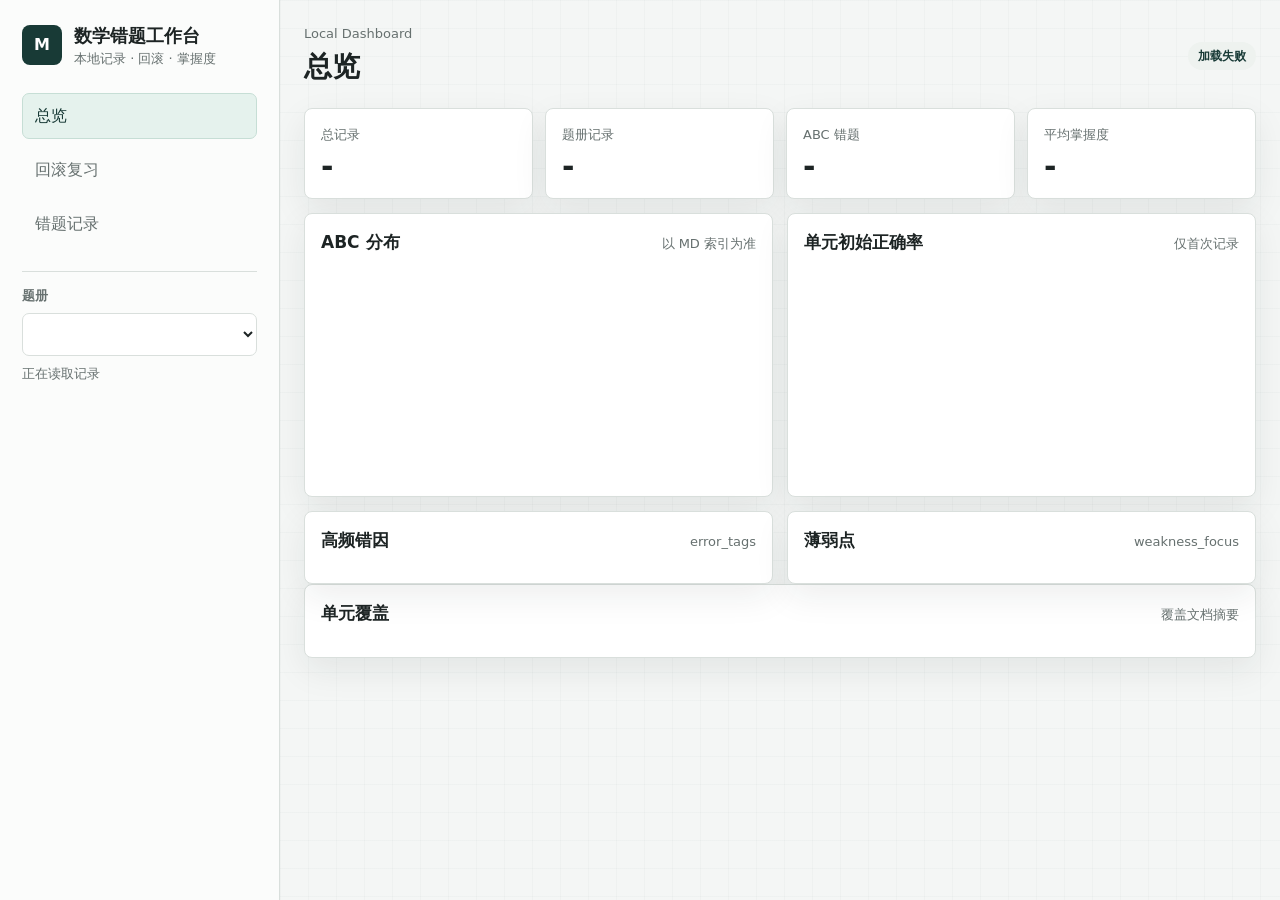
==== templates/index.html @ f29513a1 "修正复盘失败次数展示" ====
<!doctype html>
<html lang="zh-CN">
<head>
  <meta charset="utf-8">
  <meta name="viewport" content="width=device-width, initial-scale=1">
  <title>数学错题工作台</title>
  <link rel="stylesheet" href="/static/css/app.css?v=20260714-today-history">
</head>
<body>
  <div class="shell">
    <aside class="sidebar">
      <div class="brand">
        <div class="brand-mark">M</div>
        <div>
          <h1>数学错题工作台</h1>
          <p>本地记录 · 回滚 · 掌握度</p>
        </div>
      </div>

      <nav class="nav">
        <button class="nav-item active" data-target="overview">总览</button>
        <button class="nav-item" data-target="review">回滚复习</button>
        <button class="nav-item" data-target="errors">错题记录</button>
      </nav>

      <div class="book-panel">
        <label for="bookSelect">题册</label>
        <select id="bookSelect"></select>
        <div class="book-meta" id="bookMeta">正在读取记录</div>
      </div>
    </aside>

    <main class="main">
      <header class="topbar">
        <div>
          <p class="eyebrow">Local Dashboard</p>
          <h2 id="pageTitle">总览</h2>
        </div>
        <div class="status-pill" id="dataStatus">加载中</div>
      </header>

      <section class="view active" id="overviewView">
        <div class="metrics-grid">
          <article class="metric">
            <span>总记录</span>
            <strong id="totalRecords">-</strong>
          </article>
          <article class="metric">
            <span>题册记录</span>
            <strong id="bookRecords">-</strong>
          </article>
          <article class="metric">
            <span>ABC 错题</span>
            <strong id="errorTotal">-</strong>
          </article>
          <article class="metric">
            <span>平均掌握度</span>
            <strong id="avgMastery">-</strong>
          </article>
        </div>

        <div class="overview-grid">
          <section class="panel">
            <div class="panel-head">
              <h3>ABC 分布</h3>
              <span id="abcSourceMeta">以 MD 索引为准</span>
            </div>
            <div class="abc-chart" id="abcChart"></div>
          </section>

          <section class="panel">
            <div class="panel-head">
              <h3>单元初始正确率</h3>
              <span>仅首次记录</span>
            </div>
            <div class="trend-chart" id="trendChart"></div>
          </section>
        </div>

        <div class="overview-grid bottom">
          <section class="panel">
            <div class="panel-head">
              <h3>高频错因</h3>
              <span>error_tags</span>
            </div>
            <div id="errorTags" class="rank-list"></div>
          </section>

          <section class="panel">
            <div class="panel-head">
              <h3>薄弱点</h3>
              <span>weakness_focus</span>
            </div>
            <div id="weaknessFocus" class="rank-list"></div>
          </section>
        </div>

        <section class="panel">
          <div class="panel-head">
            <h3>单元覆盖</h3>
            <span>覆盖文档摘要</span>
          </div>
          <div class="coverage-list" id="coverageList"></div>
        </section>
      </section>

      <section class="view" id="reviewView">
        <div class="review-grid">
          <section class="panel control-panel">
            <div class="panel-head">
              <h3>今日回滚</h3>
              <span>机械间隔 · 660 + 880</span>
            </div>

            <div class="review-controls">
              <label>
                每日上限
                <input id="dailyLimit" type="number" min="1" max="200" value="10">
              </label>
              <div class="tier-filter-groups" id="reviewTierFilters" aria-label="按题册选择目标分层"></div>
              <button class="primary-action compact" id="refreshReview" type="button">刷新队列</button>
            </div>

            <div class="review-metrics">
              <article class="mini-metric">
                <span>应复盘</span>
                <strong id="reviewDue">-</strong>
              </article>
              <article class="mini-metric">
                <span>待复盘</span>
                <strong id="reviewSelected">-</strong>
              </article>
              <article class="mini-metric">
                <span>超出上限</span>
                <strong id="reviewOverflow">-</strong>
              </article>
            </div>

            <div class="tier-ledger" id="reviewTierCounts"></div>
          </section>

          <section class="panel activity-panel">
            <div class="panel-head">
              <h3>复盘活跃</h3>
              <span id="activityMeta">近 16 周</span>
            </div>
            <div class="activity-heatmap" id="reviewActivity"></div>
            <div class="rule-strip" aria-label="排序规则">
              <span>新近优先</span>
              <span>失败多优先</span>
              <span>逾期优先</span>
              <span>90 > 110 > 135</span>
              <span>120以下 > 120+</span>
              <span>A > B > C</span>
            </div>
          </section>
        </div>

        <div class="review-columns">
          <section class="panel">
            <div class="panel-head">
              <h3>今日队列</h3>
              <span id="reviewTodayMeta">等待读取</span>
            </div>
            <div id="reviewQueue" class="review-list"></div>
          </section>

          <section class="panel">
            <div class="panel-head">
              <h3>顺延队列</h3>
              <span>超过上限时显示</span>
            </div>
            <div id="reviewDeferred" class="review-list compact-list"></div>
          </section>
        </div>

        <section class="panel review-history-panel">
          <div class="panel-head">
            <h3>复盘记录</h3>
            <span id="reviewHistoryTotal">累计复盘 0 题</span>
          </div>
          <div id="reviewHistory" class="history-list"></div>
        </section>
      </section>

      <section class="view" id="errorsView">
        <section class="panel">
          <div class="panel-head">
            <h3>错题记录</h3>
            <span id="errorViewMeta">按单元与 ABC 分级查看</span>
          </div>
          <div class="error-filter-bar" id="errorFilters" hidden></div>
          <div class="level-tabs" id="levelTabs">
            <button class="tab active" data-level="all">全部</button>
            <button class="tab" data-level="A">A 级</button>
            <button class="tab" data-level="B">B 级</button>
            <button class="tab" data-level="C">C 级</button>
          </div>
          <div id="errorList" class="error-list"></div>
        </section>
      </section>

    </main>
  </div>

  <script src="/static/js/app.js?v=20260714-today-history"></script>
</body>
</html>
---- static/css/app.css ----
:root {
  color-scheme: light;
  --bg: #f4f6f5;
  --surface: #ffffff;
  --surface-2: #eef2ef;
  --text: #1d2424;
  --muted: #66706f;
  --line: #d9dfdc;
  --ink: #183a36;
  --accent: #1f7a6b;
  --accent-2: #2f6f9f;
  --amber: #b7791f;
  --red: #c2413b;
  --green: #27735f;
  --green-soft: #e5f2ed;
  --blue-soft: #e7eef6;
  --amber-soft: #f5eddd;
  --red-soft: #f5e4e2;
  --green-strong: #d7eadf;
  --blue-strong: #dbe8f5;
  --amber-strong: #f4e7cb;
  --red-strong: #f2d7d5;
  --shadow: 0 12px 34px rgba(28, 39, 37, 0.08);
}

* {
  box-sizing: border-box;
}

body {
  margin: 0;
  background:
    linear-gradient(rgba(24, 58, 54, 0.025) 1px, transparent 1px),
    linear-gradient(90deg, rgba(24, 58, 54, 0.022) 1px, transparent 1px),
    var(--bg);
  background-size: 28px 28px;
  color: var(--text);
  font-family: "Avenir Next", "Helvetica Neue", ui-sans-serif, system-ui, sans-serif;
  line-height: 1.5;
}

button,
input,
select,
textarea {
  font: inherit;
}

.shell {
  min-height: 100vh;
  display: grid;
  grid-template-columns: 280px 1fr;
}

.sidebar {
  position: sticky;
  top: 0;
  height: 100vh;
  padding: 22px;
  border-right: 1px solid var(--line);
  background: #fbfcfb;
  display: flex;
  flex-direction: column;
  gap: 24px;
}

.brand {
  display: flex;
  gap: 12px;
  align-items: center;
}

.brand-mark {
  width: 40px;
  height: 40px;
  display: grid;
  place-items: center;
  border-radius: 8px;
  background: var(--ink);
  color: #fff;
  font-weight: 800;
}

.brand h1 {
  margin: 0;
  font-size: 18px;
  letter-spacing: 0;
}

.brand p,
.eyebrow,
.panel-head span,
.book-meta {
  margin: 0;
  color: var(--muted);
  font-size: 13px;
}

.nav {
  display: grid;
  gap: 8px;
}

.nav-item,
.tab {
  border: 1px solid transparent;
  background: transparent;
  color: var(--muted);
  text-align: left;
  border-radius: 7px;
  padding: 10px 12px;
  cursor: pointer;
}

.nav-item.active,
.nav-item:hover,
.tab.active,
.tab:hover {
  background: var(--green-soft);
  border-color: #c6ded5;
  color: var(--ink);
}

.book-panel {
  display: grid;
  gap: 8px;
  padding-top: 14px;
  border-top: 1px solid var(--line);
}

.book-panel label {
  color: var(--muted);
  font-size: 13px;
  font-weight: 650;
}

select,
input,
textarea {
  width: 100%;
  border: 1px solid var(--line);
  border-radius: 7px;
  background: #fff;
  color: var(--text);
  padding: 10px 11px;
  outline: none;
}

textarea {
  min-height: 86px;
  resize: vertical;
}

select:focus,
input:focus,
textarea:focus {
  border-color: var(--accent);
  box-shadow: 0 0 0 3px rgba(31, 122, 107, 0.14);
}

.main {
  padding: 24px;
  min-width: 0;
}

.topbar {
  display: flex;
  align-items: center;
  justify-content: space-between;
  gap: 16px;
  margin-bottom: 20px;
}

.topbar h2 {
  margin: 2px 0 0;
  font-size: 28px;
  letter-spacing: 0;
}

.status-pill,
.level-badge {
  display: inline-flex;
  align-items: center;
  min-height: 28px;
  border-radius: 999px;
  padding: 4px 10px;
  color: var(--ink);
  background: var(--surface-2);
  font-size: 12px;
  font-weight: 700;
}

.view {
  display: none;
}

.view.active {
  display: block;
}

.metrics-grid {
  display: grid;
  grid-template-columns: repeat(4, minmax(0, 1fr));
  gap: 12px;
}

.metric,
.panel {
  background: var(--surface);
  border: 1px solid var(--line);
  border-radius: 8px;
  box-shadow: var(--shadow);
}

.metric {
  padding: 16px;
  display: grid;
  gap: 8px;
}

.metric span {
  color: var(--muted);
  font-size: 13px;
}

.metric strong {
  font-size: 30px;
  line-height: 1;
}

.overview-grid,
.review-grid,
.review-columns {
  display: grid;
  grid-template-columns: minmax(0, 1fr) minmax(0, 1fr);
  gap: 14px;
  margin-top: 14px;
}

.review-grid {
  grid-template-columns: minmax(540px, 1.05fr) minmax(360px, 0.95fr);
}

.overview-grid.bottom {
  align-items: start;
}

.panel {
  padding: 16px;
}

.panel-head {
  display: flex;
  align-items: baseline;
  justify-content: space-between;
  gap: 12px;
  margin-bottom: 14px;
}

.panel-head h3 {
  margin: 0;
  font-size: 17px;
}

.abc-chart {
  display: grid;
  gap: 12px;
}

.abc-row,
.rank-row {
  display: grid;
  grid-template-columns: 90px 1fr 48px;
  gap: 10px;
  align-items: center;
}

.bar {
  height: 10px;
  border-radius: 999px;
  background: var(--surface-2);
  overflow: hidden;
}

.bar-fill {
  height: 100%;
  border-radius: inherit;
}

.fill-a {
  background: var(--accent-2);
}

.fill-b {
  background: var(--amber);
}

.fill-c {
  background: var(--red);
}

.trend-chart {
  position: relative;
  min-height: 210px;
}

.trend-chart svg {
  width: 100%;
  height: 250px;
  display: block;
  overflow: visible;
}

.trend-chart text {
  fill: var(--muted);
  font-size: 13px;
  font-weight: 650;
}

.trend-chart .chart-axis {
  stroke: #d9dfdc;
  stroke-width: 1.2;
}

.trend-chart .chart-grid {
  stroke: #e7ece9;
  stroke-width: 1;
  stroke-dasharray: 4 7;
}

.trend-chart .chart-point {
  cursor: pointer;
  outline: none;
}

.trend-chart .chart-point circle:first-child {
  fill: var(--ink);
  stroke: #f7fbf9;
  stroke-width: 3;
}

.trend-chart .chart-point:hover circle:first-child,
.trend-chart .chart-point:focus circle:first-child {
  fill: var(--accent);
  stroke: #d7f0eb;
}

.trend-chart .chart-hit {
  fill: transparent;
}

.chart-tooltip {
  position: absolute;
  z-index: 3;
  display: grid;
  gap: 2px;
  min-width: 132px;
  padding: 8px 10px;
  border: 1px solid #b9d4ca;
  border-radius: 8px;
  background: rgba(255, 255, 255, 0.96);
  box-shadow: 0 12px 28px rgba(28, 39, 37, 0.16);
  color: var(--ink);
  font-size: 12px;
  pointer-events: none;
  opacity: 0;
  transform: translate(-50%, calc(-100% - 14px));
  transition: opacity 0.12s ease, transform 0.12s ease;
}

.chart-tooltip.visible {
  opacity: 1;
  transform: translate(-50%, calc(-100% - 18px));
}

.chart-tooltip span {
  color: var(--muted);
}

.rank-list,
.coverage-list,
.error-list {
  display: grid;
  gap: 10px;
}

.rank-row {
  grid-template-columns: minmax(120px, 1fr) minmax(120px, 2fr) 38px;
  color: var(--muted);
  font-size: 13px;
}

.coverage-item,
.error-card {
  border: 1px solid var(--line);
  border-radius: 8px;
  padding: 12px;
  background: #fcfdfc;
}

.coverage-item strong,
.error-card strong {
  display: block;
  margin-bottom: 4px;
}

.coverage-item p,
.error-card p {
  margin: 0;
  color: var(--muted);
  font-size: 13px;
}

.level-tabs {
  display: flex;
  gap: 8px;
  margin-bottom: 12px;
  flex-wrap: wrap;
}

.error-filter-bar {
  display: grid;
  grid-template-columns: repeat(3, minmax(130px, 190px));
  gap: 10px;
  margin-bottom: 12px;
}

.error-filter-bar[hidden] {
  display: none;
}

.error-filter-bar label {
  display: grid;
  gap: 5px;
  color: var(--muted);
  font-size: 12px;
  font-weight: 700;
}

.error-filter-bar select {
  min-height: 38px;
  padding: 7px 10px;
}

.tab {
  text-align: center;
}

.unit-block {
  display: grid;
  gap: 10px;
}

.unit-title {
  margin: 12px 0 0;
  font-size: 15px;
}

.error-card {
  display: grid;
  grid-template-columns: 90px 1fr auto;
  gap: 12px;
  align-items: start;
}

.error-card-structured {
  grid-template-columns: 104px minmax(0, 1fr) auto;
}

.structured-card-tags {
  display: flex;
  align-items: flex-start;
  justify-content: flex-end;
  gap: 6px;
  flex-wrap: wrap;
}

.question-context {
  display: flex;
  align-items: center;
  gap: 6px;
  flex-wrap: wrap;
  margin-bottom: 5px;
  color: var(--ink);
  font-size: 12px;
  font-weight: 750;
}

.question-context i {
  color: #a4afab;
  font-style: normal;
  font-weight: 500;
}

.question-id {
  font-weight: 800;
  color: var(--ink);
}

.tag-list {
  display: flex;
  gap: 6px;
  flex-wrap: wrap;
  margin-top: 8px;
}

.tag {
  border-radius: 999px;
  padding: 3px 8px;
  background: var(--surface-2);
  color: var(--muted);
  font-size: 12px;
}

.level-A {
  background: var(--blue-soft);
  color: var(--accent-2);
}

.level-B {
  background: var(--amber-soft);
  color: var(--amber);
}

.level-C {
  background: var(--red-soft);
  color: var(--red);
}

.control-panel {
  background:
    linear-gradient(135deg, rgba(31, 122, 107, 0.08), transparent 38%),
    var(--surface);
}

.review-controls {
  display: grid;
  grid-template-columns: 130px minmax(220px, 1fr) auto;
  gap: 12px;
  align-items: end;
}

.tier-filter-groups {
  display: grid;
  grid-template-columns: repeat(2, minmax(0, 1fr));
  gap: 8px;
  min-width: 0;
}

.review-controls label,
.tier-fieldset {
  color: var(--muted);
  font-size: 13px;
  font-weight: 650;
}

.tier-fieldset {
  margin: 0;
  border: 1px solid var(--line);
  border-radius: 8px;
  padding: 8px 10px 10px;
  display: flex;
  gap: 12px;
  align-items: center;
  flex-wrap: wrap;
}

.tier-fieldset legend {
  padding: 0 4px;
}

.tier-fieldset label {
  display: inline-flex;
  gap: 6px;
  align-items: center;
}

.tier-fieldset input {
  width: auto;
}

.primary-action.compact {
  min-height: 42px;
  white-space: nowrap;
}

.review-metrics {
  display: grid;
  grid-template-columns: repeat(3, minmax(0, 1fr));
  gap: 10px;
  margin-top: 14px;
}

.mini-metric,
.tier-cell {
  border: 1px solid var(--line);
  border-radius: 8px;
  padding: 11px;
  background: rgba(255, 255, 255, 0.72);
}

.mini-metric span,
.tier-cell span {
  display: block;
  color: var(--muted);
  font-size: 12px;
}

.mini-metric strong,
.tier-cell strong {
  display: block;
  margin-top: 4px;
  font-size: 24px;
  line-height: 1;
}

.tier-ledger {
  display: grid;
  grid-template-columns: repeat(2, minmax(0, 1fr));
  gap: 10px;
  margin-top: 10px;
}

.tier-ledger-book {
  display: grid;
  gap: 7px;
  min-width: 0;
}

.tier-ledger-label {
  display: flex;
  align-items: center;
  justify-content: space-between;
  gap: 10px;
  color: var(--muted);
  font-size: 12px;
}

.tier-ledger-label strong {
  color: var(--ink);
}

.tier-ledger-cells {
  display: grid;
  grid-template-columns: repeat(auto-fit, minmax(90px, 1fr));
  gap: 8px;
}

.rule-list {
  margin: 0;
  padding-left: 20px;
  color: var(--muted);
}

.rule-list li + li {
  margin-top: 8px;
}

.review-list {
  display: grid;
  gap: 10px;
  min-width: 0;
}

.activity-panel {
  display: grid;
  align-content: start;
}

.activity-heatmap {
  display: grid;
  grid-auto-flow: column;
  grid-template-rows: repeat(7, 11px);
  grid-auto-columns: 11px;
  gap: 4px;
  overflow-x: auto;
  padding: 4px 0 2px;
  min-height: 104px;
}

.heat-cell {
  width: 11px;
  height: 11px;
  border-radius: 2px;
  background: #edf4f6;
  border: 1px solid rgba(15, 78, 94, 0.06);
}

.heat-1 {
  background: #c8f0f4;
}

.heat-2 {
  background: #78d9e5;
}

.heat-3 {
  background: #26a9bd;
}

.heat-4 {
  background: #075d78;
}

.rule-strip {
  display: flex;
  gap: 6px;
  flex-wrap: wrap;
  margin-top: 12px;
}

.rule-strip span {
  border: 1px solid var(--line);
  border-radius: 999px;
  padding: 4px 8px;
  color: var(--muted);
  background: rgba(255, 255, 255, 0.68);
  font-size: 12px;
  font-weight: 650;
}

.review-card {
  display: grid;
  grid-template-columns: 96px 1fr;
  gap: 12px;
  width: 100%;
  min-width: 0;
  padding: 13px;
  border-radius: 8px;
  border: 1px solid var(--line);
  background:
    linear-gradient(90deg, rgba(31, 122, 107, 0.06), transparent 24%),
    #fcfdfc;
}

.review-card.is-submitting {
  opacity: 0.68;
  transition: opacity 120ms ease;
}

.feedback-row button.is-selected {
  filter: saturate(1.15);
  transform: translateY(1px);
}

.feedback-row button:disabled {
  cursor: wait;
}

.review-card.review-level-A {
  background:
    linear-gradient(90deg, rgba(47, 111, 159, 0.13), transparent 28%),
    #fbfdff;
}

.review-card.review-level-B {
  background:
    linear-gradient(90deg, rgba(183, 121, 31, 0.14), transparent 28%),
    #fffdf8;
}

.review-card.review-level-C {
  background:
    linear-gradient(90deg, rgba(194, 65, 59, 0.13), transparent 28%),
    #fffafa;
}

.compact-list .review-card {
  grid-template-columns: 82px 1fr;
  box-shadow: none;
}

.review-columns > .panel,
.review-body {
  min-width: 0;
}

.review-columns > .panel {
  container-type: inline-size;
}

.review-stamp {
  display: grid;
  align-content: start;
  gap: 8px;
}

.review-stamp strong {
  color: var(--ink);
}

.review-body p {
  margin: 8px 0 0;
  color: var(--muted);
  font-size: 13px;
}

.review-line {
  display: flex;
  gap: 6px;
  flex-wrap: wrap;
}

.review-line span {
  border-radius: 999px;
  padding: 3px 8px;
  background: var(--surface-2);
  color: var(--muted);
  font-size: 12px;
}

.review-line .book-source-tag,
.history-main .book-source-tag {
  background: #e3efeb;
  color: var(--green);
  font-weight: 750;
}

.review-question-context {
  margin: 0 0 7px;
}

.feedback-row {
  display: grid;
  grid-template-columns: minmax(0, 1fr) repeat(4, minmax(72px, auto));
  gap: 8px;
  margin-top: 12px;
  align-items: center;
}

.review-note-input {
  min-width: 0;
  min-height: 40px;
  background: rgba(255, 255, 255, 0.84);
}

.feedback-row button {
  border: 1px solid var(--line);
  border-radius: 7px;
  min-width: 0;
  min-height: 40px;
  padding: 7px 10px;
  background: #fff;
  color: var(--ink);
  cursor: pointer;
  font-weight: 700;
  white-space: nowrap;
}

@container (max-width: 760px) {
  .feedback-row {
    grid-template-columns: repeat(4, minmax(0, 1fr));
  }

  .review-note-input {
    grid-column: 1 / -1;
  }
}

@container (max-width: 520px) {
  .review-card,
  .compact-list .review-card {
    grid-template-columns: 1fr;
  }
}

.feedback-row button:hover,
.history-save:hover {
  transform: translateY(-1px);
}

.feedback-row .feedback-pass {
  border-color: #aacdbd;
  background: var(--green-strong);
  color: var(--green);
}

.feedback-row .feedback-a {
  border-color: #bfd2e5;
  background: var(--blue-strong);
  color: var(--accent-2);
}

.feedback-row .feedback-b {
  border-color: #dfc991;
  background: var(--amber-strong);
  color: var(--amber);
}

.feedback-row .feedback-c {
  border-color: #e6b6b3;
  background: var(--red-strong);
  color: var(--red);
}

.review-history-panel {
  margin-top: 14px;
}

.history-list {
  display: grid;
  gap: 16px;
}

.history-day {
  display: grid;
  gap: 10px;
}

.history-day-label {
  display: flex;
  align-items: center;
  gap: 12px;
  color: var(--muted);
  font-size: 12px;
  font-weight: 800;
  letter-spacing: 0.08em;
  text-transform: uppercase;
}

.history-day-label::before,
.history-day-label::after {
  content: "";
  height: 1px;
  flex: 1;
  background: linear-gradient(90deg, transparent, var(--line));
}

.history-day-label::after {
  background: linear-gradient(90deg, var(--line), transparent);
}

.history-day-label span {
  padding: 3px 9px;
  border: 1px solid var(--line);
  border-radius: 999px;
  background: rgba(255, 255, 255, 0.76);
}

.history-day-items {
  display: grid;
  gap: 9px;
}

.history-card {
  display: grid;
  grid-template-columns: 330px 1fr;
  gap: 12px;
  align-items: center;
  padding: 10px;
  border: 1px solid var(--line);
  border-radius: 8px;
  background: rgba(255, 255, 255, 0.72);
  box-shadow: 0 7px 18px rgba(28, 39, 37, 0.04);
}

.history-card.history-level-pass {
  border-left: 4px solid var(--green);
}

.history-card.history-level-A {
  border-left: 4px solid var(--accent-2);
}

.history-card.history-level-B {
  border-left: 4px solid var(--amber);
}

.history-card.history-level-C {
  border-left: 4px solid var(--red);
}

.history-main {
  display: flex;
  align-items: center;
  gap: 8px;
  flex-wrap: wrap;
}

.history-main strong {
  color: var(--ink);
  font-size: 16px;
}

.history-main span {
  color: var(--muted);
  font-size: 12px;
  border-radius: 999px;
  padding: 3px 8px;
  background: var(--surface-2);
}

.history-main .history-tier {
  color: var(--ink);
  background: var(--blue-soft);
}

.history-question-context {
  flex-basis: 100%;
  margin: 0;
}

.history-edit {
  display: grid;
  grid-template-columns: 92px 86px minmax(180px, 1fr) auto;
  gap: 8px;
}

.history-edit select,
.history-edit input,
.history-save {
  min-height: 38px;
}

.history-save {
  border: 1px solid #b9d4ca;
  border-radius: 7px;
  background: var(--green-soft);
  color: var(--ink);
  cursor: pointer;
  font-weight: 750;
  padding: 0 12px;
}

.primary-action {
  border: 0;
  border-radius: 7px;
  padding: 11px 14px;
  background: var(--ink);
  color: #fff;
  font-weight: 750;
  cursor: pointer;
}

.primary-action:disabled {
  opacity: 0.6;
  cursor: wait;
}

.empty {
  color: var(--muted);
  font-size: 13px;
  padding: 16px;
  border: 1px dashed var(--line);
  border-radius: 8px;
}

@media (max-width: 1240px) {
  .shell {
    grid-template-columns: 1fr;
  }

  .sidebar {
    position: static;
    height: auto;
  }

  .metrics-grid,
  .overview-grid,
  .review-grid,
  .review-columns {
    grid-template-columns: 1fr;
  }

  .review-controls {
    grid-template-columns: 1fr;
  }

  .tier-filter-groups {
    grid-template-columns: 1fr 1fr;
  }

  .history-card {
    grid-template-columns: 1fr;
  }

  .history-edit,
  .feedback-row {
    grid-template-columns: 1fr 1fr;
  }

  .review-note-input,
  .history-note {
    grid-column: 1 / -1;
  }
}

@media (max-width: 620px) {
  .main,
  .sidebar {
    padding: 16px;
  }

  .topbar {
    align-items: flex-start;
    flex-direction: column;
  }

  .error-card {
    grid-template-columns: 1fr;
  }

  .error-filter-bar,
  .tier-filter-groups {
    grid-template-columns: 1fr;
  }

  .review-card {
    grid-template-columns: 1fr;
  }

  .review-metrics,
  .tier-ledger {
    grid-template-columns: 1fr;
  }

  .history-edit,
  .feedback-row {
    grid-template-columns: 1fr;
  }
}
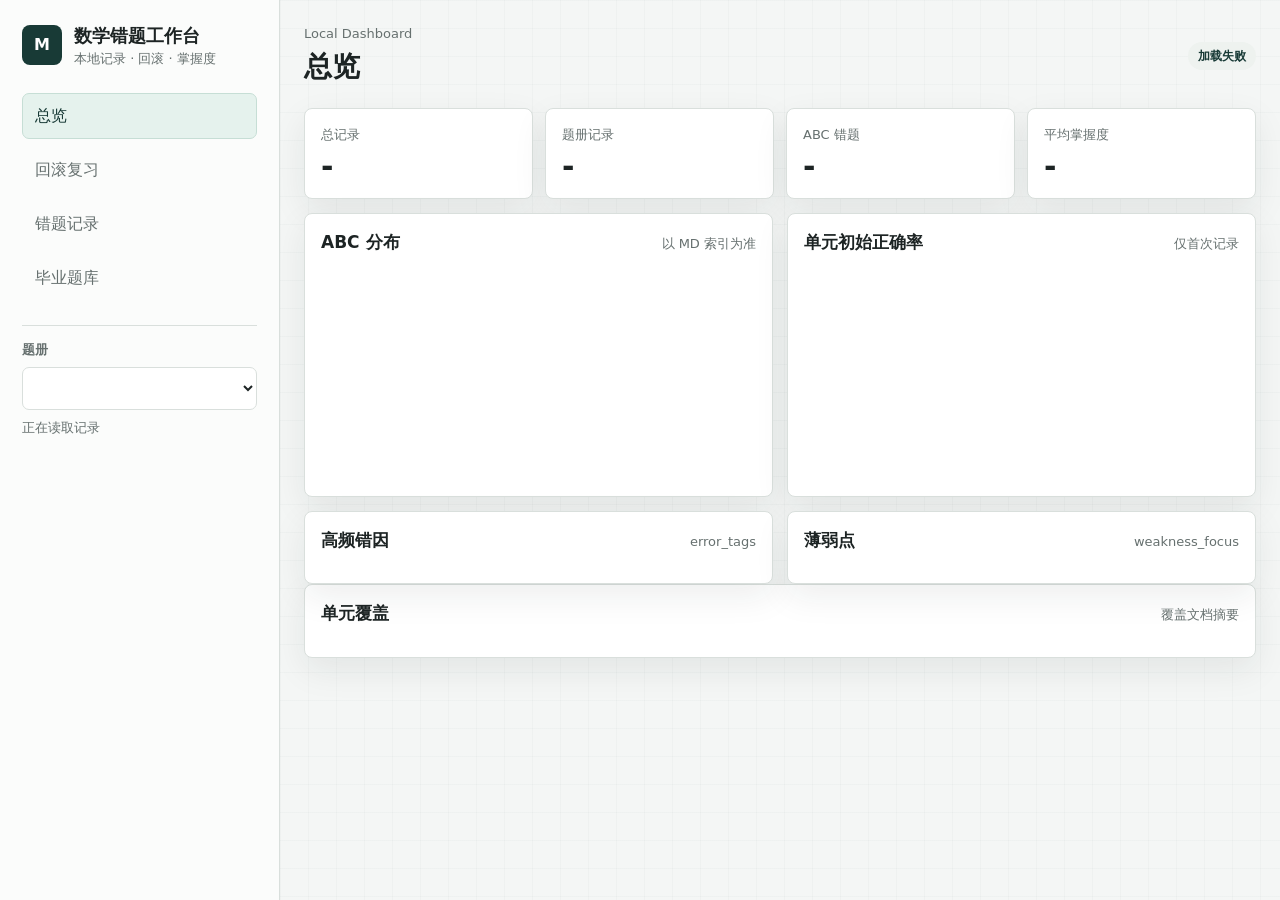
==== commit ba36f4e8: "将毕业题库移至独立页面" ====
--- a/templates/index.html
+++ b/templates/index.html
@@ -4,7 +4,7 @@
   <meta charset="utf-8">
   <meta name="viewport" content="width=device-width, initial-scale=1">
   <title>数学错题工作台</title>
-  <link rel="stylesheet" href="/static/css/app.css?v=20260714-today-history">
+  <link rel="stylesheet" href="/static/css/app.css?v=20260803-review-lifecycle">
 </head>
 <body>
   <div class="shell">
@@ -21,6 +21,7 @@
         <button class="nav-item active" data-target="overview">总览</button>
         <button class="nav-item" data-target="review">回滚复习</button>
         <button class="nav-item" data-target="errors">错题记录</button>
+        <button class="nav-item" data-target="graduate">毕业题库</button>
       </nav>
 
       <div class="book-panel">
@@ -36,7 +37,13 @@
           <p class="eyebrow">Local Dashboard</p>
           <h2 id="pageTitle">总览</h2>
         </div>
-        <div class="status-pill" id="dataStatus">加载中</div>
+        <div class="topbar-actions">
+          <button class="git-commit-action" id="gitCommitButton" type="button" hidden>
+            <span class="git-commit-icon" aria-hidden="true">↑</span>
+            <span id="gitCommitButtonLabel">提交 records</span>
+          </button>
+          <div class="status-pill" id="dataStatus">加载中</div>
+        </div>
       </header>
 
       <section class="view active" id="overviewView">
@@ -105,6 +112,8 @@
       </section>
 
       <section class="view" id="reviewView">
+        <div class="git-commit-notice" id="gitCommitNotice" role="status" aria-live="polite" hidden></div>
+
         <div class="review-grid">
           <section class="panel control-panel">
             <div class="panel-head">
@@ -115,7 +124,7 @@
             <div class="review-controls">
               <label>
                 每日上限
-                <input id="dailyLimit" type="number" min="1" max="200" value="10">
+                <input id="dailyLimit" type="number" min="1" max="200" value="20">
               </label>
               <div class="tier-filter-groups" id="reviewTierFilters" aria-label="按题册选择目标分层"></div>
               <button class="primary-action compact" id="refreshReview" type="button">刷新队列</button>
@@ -146,12 +155,10 @@
             </div>
             <div class="activity-heatmap" id="reviewActivity"></div>
             <div class="rule-strip" aria-label="排序规则">
-              <span>新近优先</span>
-              <span>失败多优先</span>
-              <span>逾期优先</span>
-              <span>90 > 110 > 135</span>
-              <span>120以下 > 120+</span>
-              <span>A > B > C</span>
+              <span>新错题优先</span>
+              <span>机械题从新到旧</span>
+              <span>缓冲最多 7 天</span>
+              <span>遗留最新压入优先</span>
             </div>
           </section>
         </div>
@@ -160,17 +167,20 @@
           <section class="panel">
             <div class="panel-head">
               <h3>今日队列</h3>
-              <span id="reviewTodayMeta">等待读取</span>
+              <div class="panel-head-actions">
+                <span id="reviewTodayMeta">等待读取</span>
+                <button class="secondary-action" id="moveAllToBacklog" type="button">剩余全部压入遗留</button>
+              </div>
             </div>
             <div id="reviewQueue" class="review-list"></div>
           </section>
 
           <section class="panel">
             <div class="panel-head">
-              <h3>顺延队列</h3>
-              <span>超过上限时显示</span>
-            </div>
-            <div id="reviewDeferred" class="review-list compact-list"></div>
+              <h3>遗留队列</h3>
+              <span id="reviewBacklogMeta">暂存 0 题</span>
+            </div>
+            <div id="reviewBacklog" class="review-list"></div>
           </section>
         </div>
 
@@ -180,6 +190,16 @@
             <span id="reviewHistoryTotal">累计复盘 0 题</span>
           </div>
           <div id="reviewHistory" class="history-list"></div>
+        </section>
+      </section>
+
+      <section class="view" id="graduateView">
+        <section class="panel graduated-panel">
+          <div class="panel-head">
+            <h3>毕业题库</h3>
+            <span id="reviewGraduatedMeta">60 天低频维护 · 0 题</span>
+          </div>
+          <div id="reviewGraduated" class="graduated-list"></div>
         </section>
       </section>
 
@@ -203,6 +223,6 @@
     </main>
   </div>
 
-  <script src="/static/js/app.js?v=20260714-today-history"></script>
+  <script src="/static/js/app.js?v=20260803-review-lifecycle"></script>
 </body>
 </html>
--- a/static/css/app.css
+++ b/static/css/app.css
@@ -177,6 +177,91 @@
   letter-spacing: 0;
 }
 
+.topbar-actions {
+  display: flex;
+  align-items: center;
+  justify-content: flex-end;
+  gap: 10px;
+}
+
+.git-commit-action {
+  min-height: 36px;
+  display: inline-flex;
+  align-items: center;
+  gap: 8px;
+  border: 1px solid #b9d4ca;
+  border-radius: 7px;
+  padding: 7px 12px;
+  background: var(--green-soft);
+  color: var(--ink);
+  cursor: pointer;
+  font-weight: 750;
+}
+
+.git-commit-action[hidden] {
+  display: none;
+}
+
+.git-commit-action:hover {
+  border-color: var(--accent);
+  background: #dceee7;
+}
+
+.git-commit-action:disabled {
+  cursor: wait;
+  opacity: 0.66;
+}
+
+.git-commit-icon {
+  font-size: 18px;
+  line-height: 1;
+}
+
+.git-commit-notice {
+  display: grid;
+  gap: 7px;
+  margin: 0 0 14px;
+  padding: 11px 13px;
+  border: 1px solid #b9d4ca;
+  border-radius: 7px;
+  background: var(--green-soft);
+  color: var(--ink);
+  font-size: 13px;
+}
+
+.git-commit-notice[hidden] {
+  display: none;
+}
+
+.git-commit-notice.is-error {
+  border-color: #e2aaa6;
+  background: var(--red-soft);
+  color: #8f2f2a;
+}
+
+.git-commit-notice strong {
+  font-size: 14px;
+}
+
+.git-result-list {
+  display: flex;
+  flex-wrap: wrap;
+  gap: 6px 12px;
+}
+
+.git-retry-command {
+  width: fit-content;
+  max-width: 100%;
+  padding: 5px 8px;
+  border: 1px solid rgba(143, 47, 42, 0.2);
+  border-radius: 6px;
+  background: rgba(255, 255, 255, 0.72);
+  color: inherit;
+  font-family: "SFMono-Regular", Consolas, monospace;
+  overflow-wrap: anywhere;
+  user-select: all;
+}
+
 .status-pill,
 .level-badge {
   display: inline-flex;
@@ -260,6 +345,37 @@
 .panel-head h3 {
   margin: 0;
   font-size: 17px;
+}
+
+.panel-head-actions {
+  display: flex;
+  align-items: center;
+  justify-content: flex-end;
+  gap: 10px;
+  flex-wrap: wrap;
+}
+
+.secondary-action,
+.move-backlog-button {
+  min-height: 34px;
+  border: 1px solid #bdd4cc;
+  border-radius: 6px;
+  padding: 6px 10px;
+  background: #f3f8f6;
+  color: var(--green);
+  font-weight: 750;
+  cursor: pointer;
+}
+
+.secondary-action:hover,
+.move-backlog-button:hover {
+  border-color: #8db8a9;
+  background: #e7f2ee;
+}
+
+.secondary-action:disabled {
+  opacity: 0.45;
+  cursor: default;
 }
 
 .abc-chart {
@@ -738,6 +854,13 @@
   transition: opacity 120ms ease;
 }
 
+.review-card.is-leaving,
+.graduated-card.is-leaving {
+  opacity: 0;
+  transform: translateY(-3px);
+  transition: opacity 90ms ease, transform 90ms ease;
+}
+
 .feedback-row button.is-selected {
   filter: saturate(1.15);
   transform: translateY(1px);
@@ -799,6 +922,20 @@
   display: flex;
   gap: 6px;
   flex-wrap: wrap;
+}
+
+.review-card-heading {
+  display: flex;
+  align-items: flex-start;
+  justify-content: space-between;
+  gap: 10px;
+}
+
+.move-backlog-button {
+  flex: 0 0 auto;
+  min-height: 28px;
+  padding: 4px 8px;
+  font-size: 12px;
 }
 
 .review-line span {
@@ -814,6 +951,26 @@
   background: #e3efeb;
   color: var(--green);
   font-weight: 750;
+}
+
+.review-line .starved-tag {
+  background: #3f2e2d;
+  color: #fff;
+  font-weight: 800;
+}
+
+.review-line .final-review-tag {
+  border: 1px solid #9ec3b5;
+  background: #e1f0ea;
+  color: #155c4e;
+  font-weight: 800;
+}
+
+.review-line .maintenance-tag {
+  border: 1px solid #b9d3de;
+  background: #e8f4f7;
+  color: #145c70;
+  font-weight: 800;
 }
 
 .review-question-context {
@@ -897,6 +1054,74 @@
   margin-top: 14px;
 }
 
+.graduated-panel {
+  min-height: min(720px, calc(100vh - 150px));
+}
+
+.graduated-list {
+  display: grid;
+  grid-template-columns: repeat(2, minmax(0, 1fr));
+  gap: 10px;
+}
+
+.graduated-card {
+  display: grid;
+  grid-template-columns: minmax(0, 1fr) auto;
+  align-items: center;
+  gap: 12px;
+  min-width: 0;
+  padding: 12px;
+  border: 1px solid var(--line);
+  border-left: 4px solid #4b96aa;
+  border-radius: 7px;
+  background: #fbfdfe;
+}
+
+.graduated-card-main {
+  display: flex;
+  align-items: center;
+  gap: 7px;
+  min-width: 0;
+  flex-wrap: wrap;
+}
+
+.graduated-card-main > span {
+  padding: 3px 7px;
+  border-radius: 999px;
+  background: var(--surface-2);
+  color: var(--muted);
+  font-size: 12px;
+}
+
+.graduated-card-main > .maintenance-backlog-tag {
+  background: #e8f4f7;
+  color: #145c70;
+  font-weight: 750;
+}
+
+.graduate-restore-actions {
+  display: flex;
+  align-items: center;
+  gap: 5px;
+  color: var(--muted);
+  font-size: 12px;
+}
+
+.graduate-restore-actions button {
+  width: 30px;
+  height: 30px;
+  border: 1px solid var(--line);
+  border-radius: 5px;
+  background: #fff;
+  color: var(--ink);
+  font-weight: 800;
+  cursor: pointer;
+}
+
+.graduate-restore-actions button[data-level="A"] { color: var(--accent-2); }
+.graduate-restore-actions button[data-level="B"] { color: var(--amber); }
+.graduate-restore-actions button[data-level="C"] { color: var(--red); }
+
 .history-list {
   display: grid;
   gap: 16px;
@@ -1074,6 +1299,10 @@
     grid-template-columns: 1fr;
   }
 
+  .graduated-list {
+    grid-template-columns: 1fr;
+  }
+
   .history-edit,
   .feedback-row {
     grid-template-columns: 1fr 1fr;
@@ -1096,6 +1325,11 @@
     flex-direction: column;
   }
 
+  .topbar-actions {
+    width: 100%;
+    justify-content: space-between;
+  }
+
   .error-card {
     grid-template-columns: 1fr;
   }
@@ -1109,6 +1343,15 @@
     grid-template-columns: 1fr;
   }
 
+  .review-card-heading,
+  .graduated-card {
+    grid-template-columns: 1fr;
+  }
+
+  .review-card-heading {
+    display: grid;
+  }
+
   .review-metrics,
   .tier-ledger {
     grid-template-columns: 1fr;
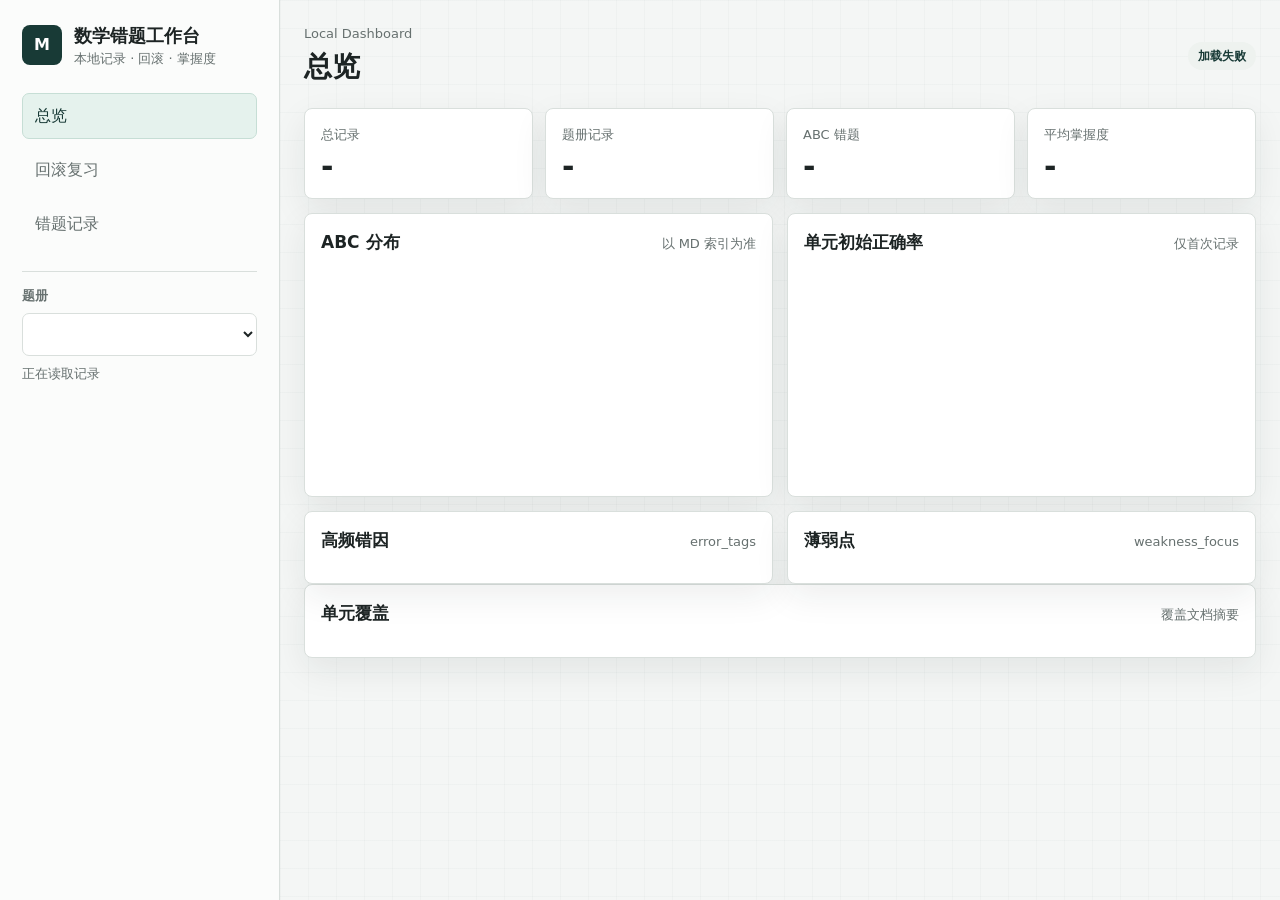
==== commit bae8ac9f: "Revert "增加遗留队列与毕业维护"" ====
--- a/templates/index.html
+++ b/templates/index.html
@@ -4,7 +4,7 @@
   <meta charset="utf-8">
   <meta name="viewport" content="width=device-width, initial-scale=1">
   <title>数学错题工作台</title>
-  <link rel="stylesheet" href="/static/css/app.css?v=20260803-review-lifecycle">
+  <link rel="stylesheet" href="/static/css/app.css?v=20260726-records-git">
 </head>
 <body>
   <div class="shell">
@@ -21,7 +21,6 @@
         <button class="nav-item active" data-target="overview">总览</button>
         <button class="nav-item" data-target="review">回滚复习</button>
         <button class="nav-item" data-target="errors">错题记录</button>
-        <button class="nav-item" data-target="graduate">毕业题库</button>
       </nav>
 
       <div class="book-panel">
@@ -124,7 +123,7 @@
             <div class="review-controls">
               <label>
                 每日上限
-                <input id="dailyLimit" type="number" min="1" max="200" value="20">
+                <input id="dailyLimit" type="number" min="1" max="200" value="10">
               </label>
               <div class="tier-filter-groups" id="reviewTierFilters" aria-label="按题册选择目标分层"></div>
               <button class="primary-action compact" id="refreshReview" type="button">刷新队列</button>
@@ -155,10 +154,12 @@
             </div>
             <div class="activity-heatmap" id="reviewActivity"></div>
             <div class="rule-strip" aria-label="排序规则">
-              <span>新错题优先</span>
-              <span>机械题从新到旧</span>
-              <span>缓冲最多 7 天</span>
-              <span>遗留最新压入优先</span>
+              <span>新近优先</span>
+              <span>失败多优先</span>
+              <span>逾期优先</span>
+              <span>90 > 110 > 135</span>
+              <span>120以下 > 120+</span>
+              <span>A > B > C</span>
             </div>
           </section>
         </div>
@@ -167,20 +168,17 @@
           <section class="panel">
             <div class="panel-head">
               <h3>今日队列</h3>
-              <div class="panel-head-actions">
-                <span id="reviewTodayMeta">等待读取</span>
-                <button class="secondary-action" id="moveAllToBacklog" type="button">剩余全部压入遗留</button>
-              </div>
+              <span id="reviewTodayMeta">等待读取</span>
             </div>
             <div id="reviewQueue" class="review-list"></div>
           </section>
 
           <section class="panel">
             <div class="panel-head">
-              <h3>遗留队列</h3>
-              <span id="reviewBacklogMeta">暂存 0 题</span>
-            </div>
-            <div id="reviewBacklog" class="review-list"></div>
+              <h3>顺延队列</h3>
+              <span>超过上限时显示</span>
+            </div>
+            <div id="reviewDeferred" class="review-list compact-list"></div>
           </section>
         </div>
 
@@ -190,16 +188,6 @@
             <span id="reviewHistoryTotal">累计复盘 0 题</span>
           </div>
           <div id="reviewHistory" class="history-list"></div>
-        </section>
-      </section>
-
-      <section class="view" id="graduateView">
-        <section class="panel graduated-panel">
-          <div class="panel-head">
-            <h3>毕业题库</h3>
-            <span id="reviewGraduatedMeta">60 天低频维护 · 0 题</span>
-          </div>
-          <div id="reviewGraduated" class="graduated-list"></div>
         </section>
       </section>
 
@@ -223,6 +211,6 @@
     </main>
   </div>
 
-  <script src="/static/js/app.js?v=20260803-review-lifecycle"></script>
+  <script src="/static/js/app.js?v=20260726-records-git"></script>
 </body>
 </html>
--- a/static/css/app.css
+++ b/static/css/app.css
@@ -347,37 +347,6 @@
   font-size: 17px;
 }
 
-.panel-head-actions {
-  display: flex;
-  align-items: center;
-  justify-content: flex-end;
-  gap: 10px;
-  flex-wrap: wrap;
-}
-
-.secondary-action,
-.move-backlog-button {
-  min-height: 34px;
-  border: 1px solid #bdd4cc;
-  border-radius: 6px;
-  padding: 6px 10px;
-  background: #f3f8f6;
-  color: var(--green);
-  font-weight: 750;
-  cursor: pointer;
-}
-
-.secondary-action:hover,
-.move-backlog-button:hover {
-  border-color: #8db8a9;
-  background: #e7f2ee;
-}
-
-.secondary-action:disabled {
-  opacity: 0.45;
-  cursor: default;
-}
-
 .abc-chart {
   display: grid;
   gap: 12px;
@@ -854,13 +823,6 @@
   transition: opacity 120ms ease;
 }
 
-.review-card.is-leaving,
-.graduated-card.is-leaving {
-  opacity: 0;
-  transform: translateY(-3px);
-  transition: opacity 90ms ease, transform 90ms ease;
-}
-
 .feedback-row button.is-selected {
   filter: saturate(1.15);
   transform: translateY(1px);
@@ -922,20 +884,6 @@
   display: flex;
   gap: 6px;
   flex-wrap: wrap;
-}
-
-.review-card-heading {
-  display: flex;
-  align-items: flex-start;
-  justify-content: space-between;
-  gap: 10px;
-}
-
-.move-backlog-button {
-  flex: 0 0 auto;
-  min-height: 28px;
-  padding: 4px 8px;
-  font-size: 12px;
 }
 
 .review-line span {
@@ -951,26 +899,6 @@
   background: #e3efeb;
   color: var(--green);
   font-weight: 750;
-}
-
-.review-line .starved-tag {
-  background: #3f2e2d;
-  color: #fff;
-  font-weight: 800;
-}
-
-.review-line .final-review-tag {
-  border: 1px solid #9ec3b5;
-  background: #e1f0ea;
-  color: #155c4e;
-  font-weight: 800;
-}
-
-.review-line .maintenance-tag {
-  border: 1px solid #b9d3de;
-  background: #e8f4f7;
-  color: #145c70;
-  font-weight: 800;
 }
 
 .review-question-context {
@@ -1054,74 +982,6 @@
   margin-top: 14px;
 }
 
-.graduated-panel {
-  min-height: min(720px, calc(100vh - 150px));
-}
-
-.graduated-list {
-  display: grid;
-  grid-template-columns: repeat(2, minmax(0, 1fr));
-  gap: 10px;
-}
-
-.graduated-card {
-  display: grid;
-  grid-template-columns: minmax(0, 1fr) auto;
-  align-items: center;
-  gap: 12px;
-  min-width: 0;
-  padding: 12px;
-  border: 1px solid var(--line);
-  border-left: 4px solid #4b96aa;
-  border-radius: 7px;
-  background: #fbfdfe;
-}
-
-.graduated-card-main {
-  display: flex;
-  align-items: center;
-  gap: 7px;
-  min-width: 0;
-  flex-wrap: wrap;
-}
-
-.graduated-card-main > span {
-  padding: 3px 7px;
-  border-radius: 999px;
-  background: var(--surface-2);
-  color: var(--muted);
-  font-size: 12px;
-}
-
-.graduated-card-main > .maintenance-backlog-tag {
-  background: #e8f4f7;
-  color: #145c70;
-  font-weight: 750;
-}
-
-.graduate-restore-actions {
-  display: flex;
-  align-items: center;
-  gap: 5px;
-  color: var(--muted);
-  font-size: 12px;
-}
-
-.graduate-restore-actions button {
-  width: 30px;
-  height: 30px;
-  border: 1px solid var(--line);
-  border-radius: 5px;
-  background: #fff;
-  color: var(--ink);
-  font-weight: 800;
-  cursor: pointer;
-}
-
-.graduate-restore-actions button[data-level="A"] { color: var(--accent-2); }
-.graduate-restore-actions button[data-level="B"] { color: var(--amber); }
-.graduate-restore-actions button[data-level="C"] { color: var(--red); }
-
 .history-list {
   display: grid;
   gap: 16px;
@@ -1299,10 +1159,6 @@
     grid-template-columns: 1fr;
   }
 
-  .graduated-list {
-    grid-template-columns: 1fr;
-  }
-
   .history-edit,
   .feedback-row {
     grid-template-columns: 1fr 1fr;
@@ -1343,15 +1199,6 @@
     grid-template-columns: 1fr;
   }
 
-  .review-card-heading,
-  .graduated-card {
-    grid-template-columns: 1fr;
-  }
-
-  .review-card-heading {
-    display: grid;
-  }
-
   .review-metrics,
   .tier-ledger {
     grid-template-columns: 1fr;
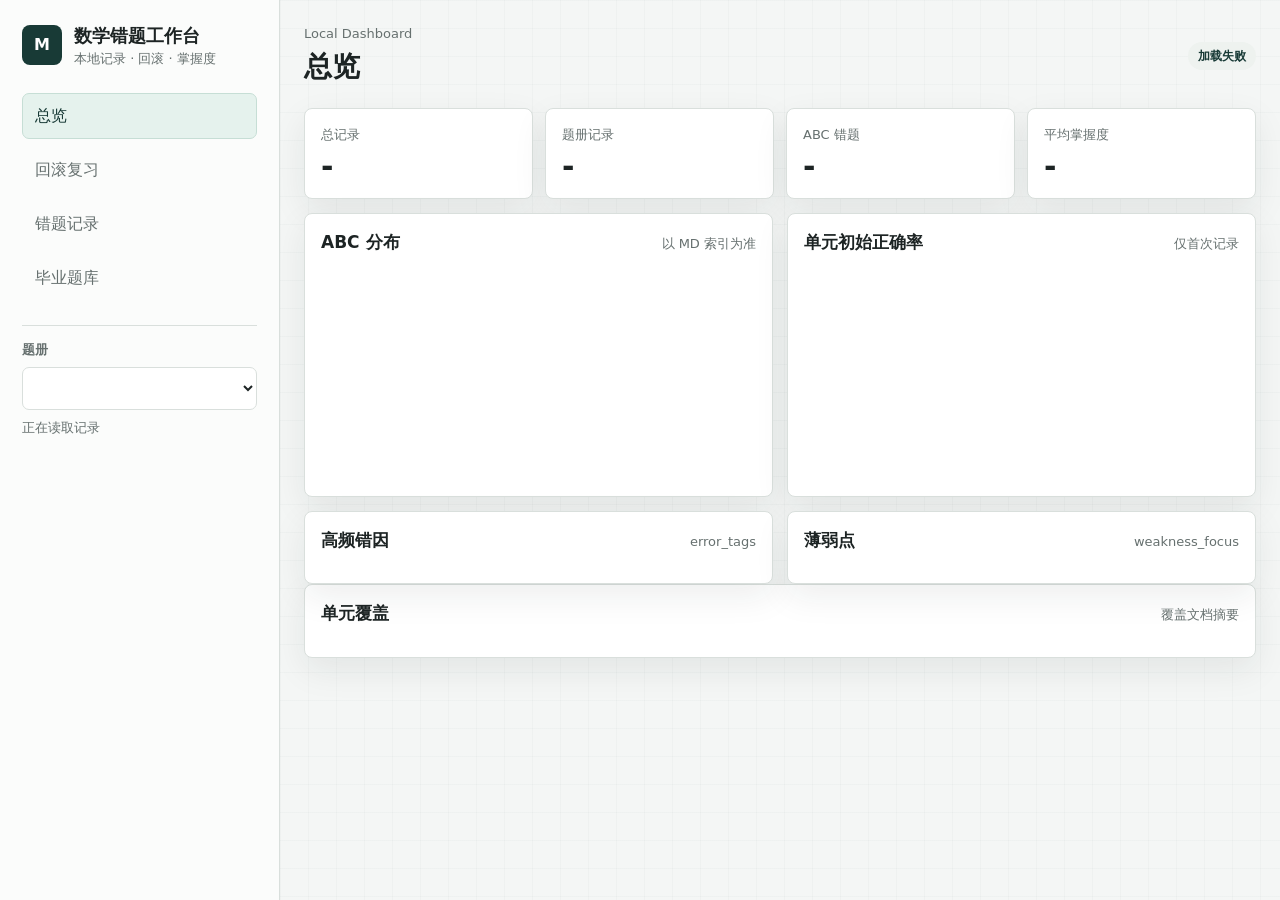
==== commit d45696d7: "Merge pull request #6 from Ymy333137/agent/restore-review-backlog-graduation 恢复遗留队列与毕业维护" ====
--- a/templates/index.html
+++ b/templates/index.html
@@ -4,7 +4,7 @@
   <meta charset="utf-8">
   <meta name="viewport" content="width=device-width, initial-scale=1">
   <title>数学错题工作台</title>
-  <link rel="stylesheet" href="/static/css/app.css?v=20260726-records-git">
+  <link rel="stylesheet" href="/static/css/app.css?v=20260803-review-lifecycle">
 </head>
 <body>
   <div class="shell">
@@ -21,6 +21,7 @@
         <button class="nav-item active" data-target="overview">总览</button>
         <button class="nav-item" data-target="review">回滚复习</button>
         <button class="nav-item" data-target="errors">错题记录</button>
+        <button class="nav-item" data-target="graduate">毕业题库</button>
       </nav>
 
       <div class="book-panel">
@@ -123,7 +124,7 @@
             <div class="review-controls">
               <label>
                 每日上限
-                <input id="dailyLimit" type="number" min="1" max="200" value="10">
+                <input id="dailyLimit" type="number" min="1" max="200" value="20">
               </label>
               <div class="tier-filter-groups" id="reviewTierFilters" aria-label="按题册选择目标分层"></div>
               <button class="primary-action compact" id="refreshReview" type="button">刷新队列</button>
@@ -154,12 +155,10 @@
             </div>
             <div class="activity-heatmap" id="reviewActivity"></div>
             <div class="rule-strip" aria-label="排序规则">
-              <span>新近优先</span>
-              <span>失败多优先</span>
-              <span>逾期优先</span>
-              <span>90 > 110 > 135</span>
-              <span>120以下 > 120+</span>
-              <span>A > B > C</span>
+              <span>新错题优先</span>
+              <span>机械题从新到旧</span>
+              <span>缓冲最多 7 天</span>
+              <span>遗留最新压入优先</span>
             </div>
           </section>
         </div>
@@ -168,17 +167,20 @@
           <section class="panel">
             <div class="panel-head">
               <h3>今日队列</h3>
-              <span id="reviewTodayMeta">等待读取</span>
+              <div class="panel-head-actions">
+                <span id="reviewTodayMeta">等待读取</span>
+                <button class="secondary-action" id="moveAllToBacklog" type="button">剩余全部压入遗留</button>
+              </div>
             </div>
             <div id="reviewQueue" class="review-list"></div>
           </section>
 
           <section class="panel">
             <div class="panel-head">
-              <h3>顺延队列</h3>
-              <span>超过上限时显示</span>
-            </div>
-            <div id="reviewDeferred" class="review-list compact-list"></div>
+              <h3>遗留队列</h3>
+              <span id="reviewBacklogMeta">暂存 0 题</span>
+            </div>
+            <div id="reviewBacklog" class="review-list"></div>
           </section>
         </div>
 
@@ -188,6 +190,16 @@
             <span id="reviewHistoryTotal">累计复盘 0 题</span>
           </div>
           <div id="reviewHistory" class="history-list"></div>
+        </section>
+      </section>
+
+      <section class="view" id="graduateView">
+        <section class="panel graduated-panel">
+          <div class="panel-head">
+            <h3>毕业题库</h3>
+            <span id="reviewGraduatedMeta">60 天低频维护 · 0 题</span>
+          </div>
+          <div id="reviewGraduated" class="graduated-list"></div>
         </section>
       </section>
 
@@ -211,6 +223,6 @@
     </main>
   </div>
 
-  <script src="/static/js/app.js?v=20260726-records-git"></script>
+  <script src="/static/js/app.js?v=20260803-review-lifecycle"></script>
 </body>
 </html>
--- a/static/css/app.css
+++ b/static/css/app.css
@@ -347,6 +347,37 @@
   font-size: 17px;
 }
 
+.panel-head-actions {
+  display: flex;
+  align-items: center;
+  justify-content: flex-end;
+  gap: 10px;
+  flex-wrap: wrap;
+}
+
+.secondary-action,
+.move-backlog-button {
+  min-height: 34px;
+  border: 1px solid #bdd4cc;
+  border-radius: 6px;
+  padding: 6px 10px;
+  background: #f3f8f6;
+  color: var(--green);
+  font-weight: 750;
+  cursor: pointer;
+}
+
+.secondary-action:hover,
+.move-backlog-button:hover {
+  border-color: #8db8a9;
+  background: #e7f2ee;
+}
+
+.secondary-action:disabled {
+  opacity: 0.45;
+  cursor: default;
+}
+
 .abc-chart {
   display: grid;
   gap: 12px;
@@ -823,6 +854,13 @@
   transition: opacity 120ms ease;
 }
 
+.review-card.is-leaving,
+.graduated-card.is-leaving {
+  opacity: 0;
+  transform: translateY(-3px);
+  transition: opacity 90ms ease, transform 90ms ease;
+}
+
 .feedback-row button.is-selected {
   filter: saturate(1.15);
   transform: translateY(1px);
@@ -884,6 +922,20 @@
   display: flex;
   gap: 6px;
   flex-wrap: wrap;
+}
+
+.review-card-heading {
+  display: flex;
+  align-items: flex-start;
+  justify-content: space-between;
+  gap: 10px;
+}
+
+.move-backlog-button {
+  flex: 0 0 auto;
+  min-height: 28px;
+  padding: 4px 8px;
+  font-size: 12px;
 }
 
 .review-line span {
@@ -899,6 +951,26 @@
   background: #e3efeb;
   color: var(--green);
   font-weight: 750;
+}
+
+.review-line .starved-tag {
+  background: #3f2e2d;
+  color: #fff;
+  font-weight: 800;
+}
+
+.review-line .final-review-tag {
+  border: 1px solid #9ec3b5;
+  background: #e1f0ea;
+  color: #155c4e;
+  font-weight: 800;
+}
+
+.review-line .maintenance-tag {
+  border: 1px solid #b9d3de;
+  background: #e8f4f7;
+  color: #145c70;
+  font-weight: 800;
 }
 
 .review-question-context {
@@ -982,6 +1054,74 @@
   margin-top: 14px;
 }
 
+.graduated-panel {
+  min-height: min(720px, calc(100vh - 150px));
+}
+
+.graduated-list {
+  display: grid;
+  grid-template-columns: repeat(2, minmax(0, 1fr));
+  gap: 10px;
+}
+
+.graduated-card {
+  display: grid;
+  grid-template-columns: minmax(0, 1fr) auto;
+  align-items: center;
+  gap: 12px;
+  min-width: 0;
+  padding: 12px;
+  border: 1px solid var(--line);
+  border-left: 4px solid #4b96aa;
+  border-radius: 7px;
+  background: #fbfdfe;
+}
+
+.graduated-card-main {
+  display: flex;
+  align-items: center;
+  gap: 7px;
+  min-width: 0;
+  flex-wrap: wrap;
+}
+
+.graduated-card-main > span {
+  padding: 3px 7px;
+  border-radius: 999px;
+  background: var(--surface-2);
+  color: var(--muted);
+  font-size: 12px;
+}
+
+.graduated-card-main > .maintenance-backlog-tag {
+  background: #e8f4f7;
+  color: #145c70;
+  font-weight: 750;
+}
+
+.graduate-restore-actions {
+  display: flex;
+  align-items: center;
+  gap: 5px;
+  color: var(--muted);
+  font-size: 12px;
+}
+
+.graduate-restore-actions button {
+  width: 30px;
+  height: 30px;
+  border: 1px solid var(--line);
+  border-radius: 5px;
+  background: #fff;
+  color: var(--ink);
+  font-weight: 800;
+  cursor: pointer;
+}
+
+.graduate-restore-actions button[data-level="A"] { color: var(--accent-2); }
+.graduate-restore-actions button[data-level="B"] { color: var(--amber); }
+.graduate-restore-actions button[data-level="C"] { color: var(--red); }
+
 .history-list {
   display: grid;
   gap: 16px;
@@ -1159,6 +1299,10 @@
     grid-template-columns: 1fr;
   }
 
+  .graduated-list {
+    grid-template-columns: 1fr;
+  }
+
   .history-edit,
   .feedback-row {
     grid-template-columns: 1fr 1fr;
@@ -1199,6 +1343,15 @@
     grid-template-columns: 1fr;
   }
 
+  .review-card-heading,
+  .graduated-card {
+    grid-template-columns: 1fr;
+  }
+
+  .review-card-heading {
+    display: grid;
+  }
+
   .review-metrics,
   .tier-ledger {
     grid-template-columns: 1fr;
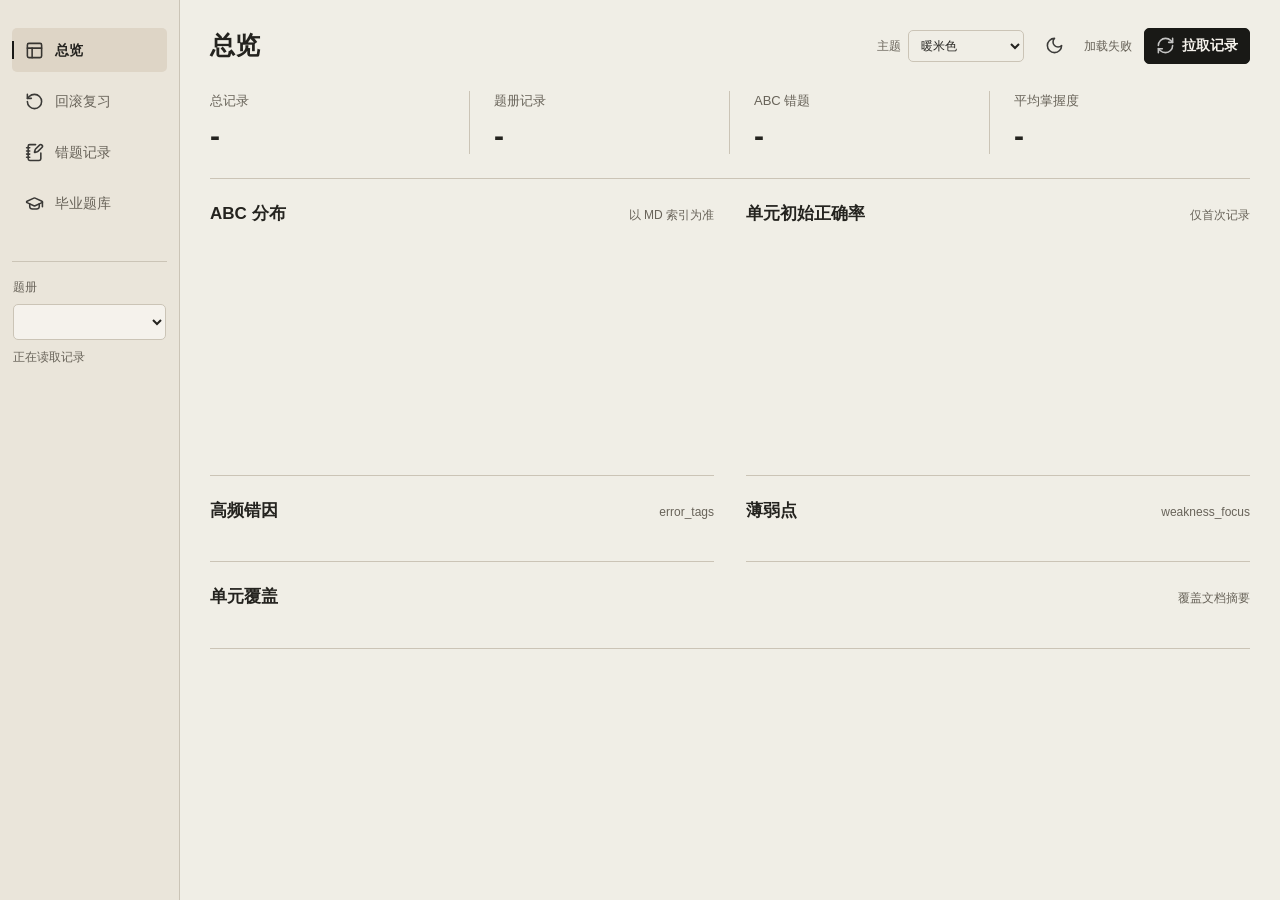
==== commit b7105e93: "更新工作台界面并增加记录拉取功能" ====
--- a/templates/index.html
+++ b/templates/index.html
@@ -4,24 +4,26 @@
   <meta charset="utf-8">
   <meta name="viewport" content="width=device-width, initial-scale=1">
   <title>数学错题工作台</title>
-  <link rel="stylesheet" href="/static/css/app.css?v=20260803-review-lifecycle">
+  <link rel="icon" href="/static/icons/notebook-pen.svg" type="image/svg+xml">
+  <script>
+    (() => {
+      const savedTheme = localStorage.getItem("math-dashboard-theme");
+      const theme = savedTheme || (window.matchMedia("(prefers-color-scheme: dark)").matches ? "dark" : "light");
+      document.documentElement.dataset.theme = theme;
+      const savedAppearance = localStorage.getItem("math-dashboard-appearance");
+      document.documentElement.dataset.appearance = savedAppearance === "glass" ? "glass" : "matte";
+    })();
+  </script>
+  <link rel="stylesheet" href="/static/css/app.css?v=20261001-glass-reflections">
 </head>
 <body>
   <div class="shell">
     <aside class="sidebar">
-      <div class="brand">
-        <div class="brand-mark">M</div>
-        <div>
-          <h1>数学错题工作台</h1>
-          <p>本地记录 · 回滚 · 掌握度</p>
-        </div>
-      </div>
-
-      <nav class="nav">
-        <button class="nav-item active" data-target="overview">总览</button>
-        <button class="nav-item" data-target="review">回滚复习</button>
-        <button class="nav-item" data-target="errors">错题记录</button>
-        <button class="nav-item" data-target="graduate">毕业题库</button>
+      <nav class="nav" aria-label="主导航">
+        <button class="nav-item active" data-target="overview"><img class="icon" src="/static/icons/panels-top-left.svg" alt=""><span>总览</span></button>
+        <button class="nav-item" data-target="review"><img class="icon" src="/static/icons/rotate-ccw.svg" alt=""><span>回滚复习</span></button>
+        <button class="nav-item" data-target="errors"><img class="icon" src="/static/icons/notebook-pen.svg" alt=""><span>错题记录</span></button>
+        <button class="nav-item" data-target="graduate"><img class="icon" src="/static/icons/graduation-cap.svg" alt=""><span>毕业题库</span></button>
       </nav>
 
       <div class="book-panel">
@@ -33,14 +35,29 @@
 
     <main class="main">
       <header class="topbar">
-        <div>
-          <p class="eyebrow">Local Dashboard</p>
+        <div class="page-heading">
           <h2 id="pageTitle">总览</h2>
+          <span id="pageDate"></span>
         </div>
         <div class="topbar-actions">
+          <label class="appearance-picker" id="appearancePicker">
+            <span>主题</span>
+            <select id="appearanceSelect" aria-label="界面主题">
+              <option value="matte">暖米色</option>
+              <option value="glass">液态玻璃</option>
+            </select>
+          </label>
+          <button class="theme-toggle" id="themeToggle" type="button" aria-pressed="false" title="切换深色模式">
+            <img class="icon" id="themeToggleIcon" src="/static/icons/moon.svg" alt="">
+            <span class="sr-only" id="themeToggleLabel">深色</span>
+          </button>
+          <button class="git-commit-action" id="gitPullButton" type="button">
+            <img class="icon" src="/static/icons/refresh-cw.svg" alt="">
+            <span id="gitPullButtonLabel">拉取记录</span>
+          </button>
           <button class="git-commit-action" id="gitCommitButton" type="button" hidden>
-            <span class="git-commit-icon" aria-hidden="true">↑</span>
-            <span id="gitCommitButtonLabel">提交 records</span>
+            <img class="icon" src="/static/icons/save.svg" alt="">
+            <span id="gitCommitButtonLabel">提交记录</span>
           </button>
           <div class="status-pill" id="dataStatus">加载中</div>
         </div>
@@ -114,22 +131,8 @@
       <section class="view" id="reviewView">
         <div class="git-commit-notice" id="gitCommitNotice" role="status" aria-live="polite" hidden></div>
 
-        <div class="review-grid">
-          <section class="panel control-panel">
-            <div class="panel-head">
-              <h3>今日回滚</h3>
-              <span>机械间隔 · 660 + 880</span>
-            </div>
-
-            <div class="review-controls">
-              <label>
-                每日上限
-                <input id="dailyLimit" type="number" min="1" max="200" value="20">
-              </label>
-              <div class="tier-filter-groups" id="reviewTierFilters" aria-label="按题册选择目标分层"></div>
-              <button class="primary-action compact" id="refreshReview" type="button">刷新队列</button>
-            </div>
-
+        <div class="review-overview">
+          <section class="review-summary" aria-label="今日复盘统计">
             <div class="review-metrics">
               <article class="mini-metric">
                 <span>应复盘</span>
@@ -143,45 +146,55 @@
                 <span>超出上限</span>
                 <strong id="reviewOverflow">-</strong>
               </article>
-            </div>
-
-            <div class="tier-ledger" id="reviewTierCounts"></div>
-          </section>
-
-          <section class="panel activity-panel">
+              <label class="mini-metric limit-metric" for="dailyLimit">
+                <span>每日上限</span>
+                <input id="dailyLimit" type="number" min="1" max="200" value="20">
+              </label>
+            </div>
+            <details class="tier-breakdown">
+              <summary>按题册与分层</summary>
+              <div class="tier-ledger" id="reviewTierCounts"></div>
+            </details>
+          </section>
+
+          <section class="activity-panel" aria-label="复盘活跃">
             <div class="panel-head">
               <h3>复盘活跃</h3>
               <span id="activityMeta">近 16 周</span>
             </div>
             <div class="activity-heatmap" id="reviewActivity"></div>
-            <div class="rule-strip" aria-label="排序规则">
-              <span>新错题优先</span>
-              <span>机械题从新到旧</span>
-              <span>缓冲最多 7 天</span>
-              <span>遗留最新压入优先</span>
-            </div>
-          </section>
+            <div class="heat-legend" aria-label="完成比例：少到全部完成">
+              <span>少</span><i class="heat-cell"></i><i class="heat-cell heat-1"></i><i class="heat-cell heat-2"></i><i class="heat-cell heat-3"></i><i class="heat-cell heat-4"></i><span>全部完成</span>
+            </div>
+          </section>
+        </div>
+
+        <div class="review-controls">
+          <div class="tier-filter-groups" id="reviewTierFilters" aria-label="按题册选择目标分层"></div>
+          <button class="icon-button" id="refreshReview" type="button" title="刷新队列" aria-label="刷新队列"><img class="icon" src="/static/icons/refresh-cw.svg" alt=""></button>
         </div>
 
         <div class="review-columns">
-          <section class="panel">
-            <div class="panel-head">
-              <h3>今日队列</h3>
-              <div class="panel-head-actions">
-                <span id="reviewTodayMeta">等待读取</span>
-                <button class="secondary-action" id="moveAllToBacklog" type="button">剩余全部压入遗留</button>
+          <details class="queue-section" id="dailyQueuePanel" open>
+            <summary class="queue-heading"><h3>今日队列</h3><span id="dailyQueueCount">0</span></summary>
+            <div class="queue-panel">
+              <div class="queue-toolbar">
+                <span class="queue-meta" id="reviewTodayMeta">等待读取</span>
+                <button class="secondary-action" id="moveAllToBacklog" type="button"><img class="icon" src="/static/icons/arrow-right.svg" alt="">剩余移入遗留</button>
               </div>
-            </div>
-            <div id="reviewQueue" class="review-list"></div>
-          </section>
-
-          <section class="panel">
-            <div class="panel-head">
-              <h3>遗留队列</h3>
-              <span id="reviewBacklogMeta">暂存 0 题</span>
-            </div>
-            <div id="reviewBacklog" class="review-list"></div>
-          </section>
+              <div id="reviewQueue" class="review-list"></div>
+            </div>
+          </details>
+          <details class="queue-section" id="backlogQueuePanel" open>
+            <summary class="queue-heading"><h3>遗留队列</h3><span id="backlogQueueCount">0</span></summary>
+            <div class="queue-panel">
+              <div class="queue-toolbar">
+                <span class="queue-meta" id="reviewBacklogMeta">暂存 0 题</span>
+                <button class="secondary-action" id="moveYesterdayToBacklog" type="button" title="检查昨日排期，将未完成题移入遗留队列"><img class="icon" src="/static/icons/arrow-right.svg" alt="">昨日剩余移入遗留</button>
+              </div>
+              <div id="reviewBacklog" class="review-list"></div>
+            </div>
+          </details>
         </div>
 
         <section class="panel review-history-panel">
@@ -223,6 +236,6 @@
     </main>
   </div>
 
-  <script src="/static/js/app.js?v=20260803-review-lifecycle"></script>
+  <script src="/static/js/app.js?v=20261001-theme-options"></script>
 </body>
 </html>
--- a/static/css/app.css
+++ b/static/css/app.css
@@ -1,16 +1,26 @@
 :root {
   color-scheme: light;
-  --bg: #f4f6f5;
-  --surface: #ffffff;
-  --surface-2: #eef2ef;
-  --text: #1d2424;
-  --muted: #66706f;
-  --line: #d9dfdc;
-  --ink: #183a36;
-  --accent: #1f7a6b;
+  --bg: #f0eee6;
+  --surface: #f0eee6;
+  --surface-2: #e8e1d5;
+  --surface-3: #ded5c6;
+  --sidebar: #eae5da;
+  --field: #f5f2ec;
+  --card: #e2d9c8;
+  --raised-surface: #e2d9c8;
+  --card-shadow: none;
+  --text: #24231f;
+  --muted: #686359;
+  --line: #cbc4b6;
+  --ink: #191916;
+  --primary: #191916;
+  --on-primary: #f5f2ec;
+  --primary-tint: #eee7f5;
+  --primary-tint-strong: #e3d8f0;
+  --accent: #7659b5;
   --accent-2: #2f6f9f;
-  --amber: #b7791f;
-  --red: #c2413b;
+  --amber: #a66c16;
+  --red: #b9433f;
   --green: #27735f;
   --green-soft: #e5f2ed;
   --blue-soft: #e7eef6;
@@ -20,1345 +30,520 @@
   --blue-strong: #dbe8f5;
   --amber-strong: #f4e7cb;
   --red-strong: #f2d7d5;
-  --shadow: 0 12px 34px rgba(28, 39, 37, 0.08);
-}
-
-* {
-  box-sizing: border-box;
-}
-
+  --heat-1: #c8f0f4;
+  --heat-2: #78d9e5;
+  --heat-3: #26a9bd;
+  --heat-4: #075d78;
+  --shadow: 0 6px 24px rgba(61, 43, 29, .09);
+}
+
+:root[data-theme="dark"] {
+  color-scheme: dark;
+  --bg: #18202b;
+  --surface: #1a2330;
+  --surface-2: #263244;
+  --surface-3: #36445a;
+  --sidebar: #151e2b;
+  --field: #25303d;
+  --card: #202b3a;
+  --raised-surface: #202a36;
+  --card-shadow: 0 1px 2px rgba(4, 10, 20, .12), 0 3px 8px rgba(4, 10, 20, .06);
+  --text: #e6ebf4;
+  --muted: #aeb9ca;
+  --line: #3e4d63;
+  --ink: #d8e6f7;
+  --primary: #8bc7ff;
+  --on-primary: #062a4a;
+  --primary-tint: #1d3d5b;
+  --primary-tint-strong: #255174;
+  --accent: #8bc7ff;
+  --accent-2: #a5bffb;
+  --amber: #efc36b;
+  --red: #f3a5a0;
+  --green: #78d2b4;
+  --green-soft: #1d3d45;
+  --blue-soft: #283a59;
+  --amber-soft: #40351f;
+  --red-soft: #472b34;
+  --green-strong: #285451;
+  --blue-strong: #314e76;
+  --amber-strong: #59451d;
+  --red-strong: #5c303a;
+  --heat-1: #294b68;
+  --heat-2: #33779a;
+  --heat-3: #4caed0;
+  --heat-4: #8bd8ef;
+  --shadow: 0 6px 24px rgba(4, 10, 20, .3);
+}
+
+:root[data-appearance="glass"] {
+  --bg: #dedbd5;
+  --surface: #e9e6e0;
+  --surface-2: rgba(255, 255, 255, .22);
+  --surface-3: rgba(255, 255, 255, .34);
+  --sidebar: rgba(243, 241, 235, .14);
+  --field: rgba(255, 255, 255, .16);
+  --card: rgba(249, 248, 244, .14);
+  --raised-surface: rgba(249, 248, 244, .14);
+  --line: rgba(79, 75, 66, .19);
+  --primary: #3d3e3b;
+  --card-shadow: inset 0 1px 0 rgba(255, 255, 255, .9), inset 1px 0 0 rgba(255, 255, 255, .38), inset 0 -1px 0 rgba(255, 255, 255, .28), 0 2px 4px rgba(57, 53, 47, .04), 0 10px 20px rgba(57, 53, 47, .1);
+  --glass-backdrop: linear-gradient(118deg, transparent 17%, rgba(255, 255, 255, .5) 34%, transparent 54%), linear-gradient(155deg, rgba(94, 89, 79, .12), transparent 24%, rgba(255, 255, 255, .28) 42%, transparent 61%, rgba(85, 81, 72, .16) 78%, transparent), linear-gradient(35deg, transparent 25%, rgba(255, 255, 255, .25) 49%, transparent 68%);
+  --glass-sheen: linear-gradient(135deg, rgba(255, 255, 255, .28), transparent 42%, rgba(255, 255, 255, .08) 70%, rgba(255, 255, 255, .24)), linear-gradient(180deg, rgba(255, 255, 255, .12), transparent 48%, rgba(111, 105, 93, .025));
+  --glass-rim: linear-gradient(135deg, rgba(255, 255, 255, .96), rgba(255, 255, 255, .12) 32%, rgba(255, 255, 255, .18) 64%, rgba(255, 255, 255, .84));
+  --glass-control-sheen: linear-gradient(145deg, rgba(255, 255, 255, .46), rgba(255, 255, 255, .06) 58%, rgba(255, 255, 255, .19));
+  --glass-control-shadow: inset 0 1px 0 rgba(255, 255, 255, .76), 0 1px 2px rgba(57, 53, 47, .07);
+  --glass-command-sheen: linear-gradient(145deg, rgba(255, 255, 255, .24), transparent 62%, rgba(0, 0, 0, .1));
+}
+
+:root[data-theme="dark"][data-appearance="glass"] {
+  --bg: #171e25;
+  --surface: #242d36;
+  --surface-2: rgba(57, 67, 77, .65);
+  --surface-3: rgba(115, 131, 147, .2);
+  --sidebar: rgba(33, 43, 52, .36);
+  --field: rgba(58, 68, 78, .3);
+  --card: rgba(47, 57, 65, .26);
+  --raised-surface: rgba(47, 57, 65, .26);
+  --line: rgba(180, 191, 198, .22);
+  --primary: #8bc7ff;
+  --card-shadow: inset 0 1px 0 rgba(221, 231, 239, .3), inset 1px 0 0 rgba(221, 231, 239, .1), 0 2px 4px rgba(4, 10, 20, .1), 0 10px 20px rgba(4, 10, 20, .24);
+  --glass-backdrop: linear-gradient(118deg, transparent 17%, rgba(184, 196, 205, .12) 34%, transparent 54%), linear-gradient(155deg, rgba(4, 10, 20, .12), transparent 24%, rgba(184, 196, 205, .06) 42%, transparent 61%, rgba(4, 10, 20, .2) 78%, transparent);
+  --glass-sheen: linear-gradient(135deg, rgba(221, 231, 239, .1), transparent 42%, rgba(221, 231, 239, .025) 70%, rgba(221, 231, 239, .07));
+  --glass-rim: linear-gradient(135deg, rgba(221, 231, 239, .38), rgba(221, 231, 239, .04) 32%, rgba(221, 231, 239, .06) 64%, rgba(221, 231, 239, .24));
+  --glass-control-sheen: linear-gradient(145deg, rgba(221, 231, 239, .11), transparent 58%, rgba(221, 231, 239, .04));
+  --glass-control-shadow: inset 0 1px 0 rgba(221, 231, 239, .18), 0 1px 2px rgba(4, 10, 20, .12);
+  --glass-command-sheen: linear-gradient(145deg, rgba(255, 255, 255, .2), transparent 62%, rgba(0, 0, 0, .07));
+}
+
+* { box-sizing: border-box; }
+[hidden] { display: none !important; }
 body {
   margin: 0;
-  background:
-    linear-gradient(rgba(24, 58, 54, 0.025) 1px, transparent 1px),
-    linear-gradient(90deg, rgba(24, 58, 54, 0.022) 1px, transparent 1px),
-    var(--bg);
-  background-size: 28px 28px;
+  background: var(--bg);
   color: var(--text);
-  font-family: "Avenir Next", "Helvetica Neue", ui-sans-serif, system-ui, sans-serif;
+  font-family: "Avenir Next", "PingFang SC", "Helvetica Neue", sans-serif;
+  font-size: 14px;
   line-height: 1.5;
-}
-
-button,
-input,
-select,
-textarea {
-  font: inherit;
-}
-
-.shell {
-  min-height: 100vh;
-  display: grid;
-  grid-template-columns: 280px 1fr;
-}
-
+  letter-spacing: 0;
+}
+button, input, select, textarea { font: inherit; }
+button, summary { -webkit-tap-highlight-color: transparent; }
+button { cursor: pointer; }
+button:disabled { cursor: default; opacity: .5; }
+button:focus-visible, summary:focus-visible, .heat-cell:focus-visible {
+  outline: 2px solid var(--accent);
+  outline-offset: 3px;
+}
+.icon { width: 19px; height: 19px; flex: 0 0 19px; opacity: .75; }
+:root[data-theme="dark"] .icon { filter: invert(1); }
+.sr-only {
+  position: absolute;
+  width: 1px;
+  height: 1px;
+  padding: 0;
+  margin: -1px;
+  overflow: hidden;
+  clip-path: inset(50%);
+  white-space: nowrap;
+}
+
+.shell { min-height: 100vh; display: grid; grid-template-columns: 180px minmax(0, 1fr); }
 .sidebar {
   position: sticky;
   top: 0;
   height: 100vh;
-  padding: 22px;
+  padding: 28px 12px;
   border-right: 1px solid var(--line);
-  background: #fbfcfb;
+  background: var(--sidebar);
   display: flex;
   flex-direction: column;
-  gap: 24px;
-}
-
-.brand {
+  gap: 36px;
+}
+.nav { display: grid; gap: 7px; }
+.nav-item {
+  position: relative;
   display: flex;
-  gap: 12px;
   align-items: center;
-}
-
-.brand-mark {
-  width: 40px;
-  height: 40px;
-  display: grid;
-  place-items: center;
-  border-radius: 8px;
-  background: var(--ink);
-  color: #fff;
-  font-weight: 800;
-}
-
-.brand h1 {
-  margin: 0;
-  font-size: 18px;
-  letter-spacing: 0;
-}
-
-.brand p,
-.eyebrow,
-.panel-head span,
-.book-meta {
-  margin: 0;
-  color: var(--muted);
-  font-size: 13px;
-}
-
-.nav {
-  display: grid;
-  gap: 8px;
-}
-
-.nav-item,
-.tab {
-  border: 1px solid transparent;
+  gap: 11px;
+  min-height: 44px;
+  padding: 10px 13px;
+  border: 0;
+  border-radius: 5px;
   background: transparent;
   color: var(--muted);
   text-align: left;
-  border-radius: 7px;
-  padding: 10px 12px;
-  cursor: pointer;
-}
-
-.nav-item.active,
-.nav-item:hover,
-.tab.active,
-.tab:hover {
-  background: var(--green-soft);
-  border-color: #c6ded5;
-  color: var(--ink);
-}
-
-.book-panel {
-  display: grid;
-  gap: 8px;
-  padding-top: 14px;
-  border-top: 1px solid var(--line);
-}
-
-.book-panel label {
-  color: var(--muted);
-  font-size: 13px;
-  font-weight: 650;
-}
-
-select,
-input,
-textarea {
+  white-space: nowrap;
+}
+.nav-item:hover { background: var(--surface-2); color: var(--text); }
+.nav-item.active { background: var(--surface-3); color: var(--text); font-weight: 650; }
+.nav-item.active::before {
+  content: "";
+  position: absolute;
+  left: 0;
+  width: 2px;
+  height: 18px;
+  background: var(--ink);
+}
+.book-panel { display: grid; gap: 8px; padding: 16px 1px 0; border-top: 1px solid var(--line); }
+.book-panel label, .book-meta { color: var(--muted); font-size: 12px; }
+.book-meta { overflow-wrap: anywhere; }
+select, input, textarea {
   width: 100%;
+  min-width: 0;
   border: 1px solid var(--line);
-  border-radius: 7px;
-  background: #fff;
+  border-radius: 5px;
+  background: var(--field);
   color: var(--text);
-  padding: 10px 11px;
-  outline: none;
-}
-
-textarea {
-  min-height: 86px;
-  resize: vertical;
-}
-
-select:focus,
-input:focus,
-textarea:focus {
-  border-color: var(--accent);
-  box-shadow: 0 0 0 3px rgba(31, 122, 107, 0.14);
-}
-
-.main {
-  padding: 24px;
-  min-width: 0;
-}
-
-.topbar {
-  display: flex;
-  align-items: center;
-  justify-content: space-between;
-  gap: 16px;
-  margin-bottom: 20px;
-}
-
-.topbar h2 {
-  margin: 2px 0 0;
-  font-size: 28px;
-  letter-spacing: 0;
-}
-
-.topbar-actions {
-  display: flex;
-  align-items: center;
-  justify-content: flex-end;
-  gap: 10px;
-}
-
-.git-commit-action {
-  min-height: 36px;
+  padding: 8px 10px;
+}
+input::placeholder, textarea::placeholder { color: var(--muted); opacity: .85; }
+select:focus, input:focus, textarea:focus { outline: 2px solid color-mix(in srgb, var(--accent) 35%, transparent); outline-offset: 1px; border-color: var(--accent); }
+input[type="checkbox"] { width: 15px; height: 15px; accent-color: var(--accent); flex: 0 0 15px; }
+textarea { min-height: 86px; resize: vertical; }
+.main { min-width: 0; padding: 27px 30px 40px; background: var(--bg); }
+.topbar { display: flex; align-items: center; justify-content: space-between; gap: 16px; margin-bottom: 26px; }
+.page-heading { display: flex; align-items: baseline; flex-wrap: wrap; gap: 12px 20px; }
+.page-heading h2 { margin: 0; font-size: 25px; font-weight: 700; }
+#pageDate { color: var(--muted); font-size: 12px; font-variant-numeric: tabular-nums; }
+.topbar-actions { display: flex; align-items: center; justify-content: flex-end; gap: 12px; min-width: 0; }
+.appearance-picker { order: 0; display: inline-flex; align-items: center; gap: 7px; color: var(--muted); font-size: 12px; flex-shrink: 0; }
+.appearance-picker select { width: 116px; height: 32px; padding: 4px 8px; background: transparent; cursor: pointer; }
+.appearance-picker option { background: var(--surface); color: var(--text); }
+.status-pill { order: 2; max-width: 280px; overflow: hidden; text-overflow: ellipsis; white-space: nowrap; font-size: 12px; color: var(--muted); }
+.theme-toggle, .icon-button {
   display: inline-flex;
   align-items: center;
-  gap: 8px;
-  border: 1px solid #b9d4ca;
-  border-radius: 7px;
-  padding: 7px 12px;
-  background: var(--green-soft);
-  color: var(--ink);
-  cursor: pointer;
-  font-weight: 750;
-}
-
-.git-commit-action[hidden] {
-  display: none;
-}
-
-.git-commit-action:hover {
-  border-color: var(--accent);
-  background: #dceee7;
-}
-
-.git-commit-action:disabled {
-  cursor: wait;
-  opacity: 0.66;
-}
-
-.git-commit-icon {
-  font-size: 18px;
-  line-height: 1;
-}
-
-.git-commit-notice {
-  display: grid;
-  gap: 7px;
-  margin: 0 0 14px;
-  padding: 11px 13px;
-  border: 1px solid #b9d4ca;
-  border-radius: 7px;
-  background: var(--green-soft);
-  color: var(--ink);
-  font-size: 13px;
-}
-
-.git-commit-notice[hidden] {
-  display: none;
-}
-
-.git-commit-notice.is-error {
-  border-color: #e2aaa6;
-  background: var(--red-soft);
-  color: #8f2f2a;
-}
-
-.git-commit-notice strong {
-  font-size: 14px;
-}
-
-.git-result-list {
-  display: flex;
-  flex-wrap: wrap;
-  gap: 6px 12px;
-}
-
-.git-retry-command {
-  width: fit-content;
-  max-width: 100%;
-  padding: 5px 8px;
-  border: 1px solid rgba(143, 47, 42, 0.2);
-  border-radius: 6px;
-  background: rgba(255, 255, 255, 0.72);
-  color: inherit;
-  font-family: "SFMono-Regular", Consolas, monospace;
-  overflow-wrap: anywhere;
-  user-select: all;
-}
-
-.status-pill,
-.level-badge {
+  justify-content: center;
+  width: 36px;
+  height: 36px;
+  flex: 0 0 36px;
+  padding: 7px;
+  border: 1px solid var(--line);
+  border-radius: 5px;
+  background: transparent;
+  color: var(--text);
+}
+.theme-toggle { border-color: transparent; order: 1; }
+.theme-toggle:hover, .icon-button:hover { background: var(--surface-2); border-color: var(--line); }
+.git-commit-action, .secondary-action, .history-save {
   display: inline-flex;
   align-items: center;
-  min-height: 28px;
-  border-radius: 999px;
-  padding: 4px 10px;
-  color: var(--ink);
-  background: var(--surface-2);
-  font-size: 12px;
-  font-weight: 700;
-}
-
-.view {
-  display: none;
-}
-
-.view.active {
-  display: block;
-}
-
-.metrics-grid {
-  display: grid;
-  grid-template-columns: repeat(4, minmax(0, 1fr));
-  gap: 12px;
-}
-
-.metric,
-.panel {
-  background: var(--surface);
-  border: 1px solid var(--line);
-  border-radius: 8px;
-  box-shadow: var(--shadow);
-}
-
-.metric {
-  padding: 16px;
-  display: grid;
-  gap: 8px;
-}
-
-.metric span {
-  color: var(--muted);
-  font-size: 13px;
-}
-
-.metric strong {
-  font-size: 30px;
-  line-height: 1;
-}
-
-.overview-grid,
-.review-grid,
-.review-columns {
-  display: grid;
-  grid-template-columns: minmax(0, 1fr) minmax(0, 1fr);
-  gap: 14px;
-  margin-top: 14px;
-}
-
-.review-grid {
-  grid-template-columns: minmax(540px, 1.05fr) minmax(360px, 0.95fr);
-}
-
-.overview-grid.bottom {
-  align-items: start;
-}
-
-.panel {
-  padding: 16px;
-}
-
-.panel-head {
-  display: flex;
-  align-items: baseline;
-  justify-content: space-between;
-  gap: 12px;
-  margin-bottom: 14px;
-}
-
-.panel-head h3 {
-  margin: 0;
-  font-size: 17px;
-}
-
-.panel-head-actions {
-  display: flex;
-  align-items: center;
-  justify-content: flex-end;
-  gap: 10px;
-  flex-wrap: wrap;
-}
-
-.secondary-action,
-.move-backlog-button {
-  min-height: 34px;
-  border: 1px solid #bdd4cc;
-  border-radius: 6px;
-  padding: 6px 10px;
-  background: #f3f8f6;
-  color: var(--green);
-  font-weight: 750;
-  cursor: pointer;
-}
-
-.secondary-action:hover,
-.move-backlog-button:hover {
-  border-color: #8db8a9;
-  background: #e7f2ee;
-}
-
-.secondary-action:disabled {
-  opacity: 0.45;
-  cursor: default;
-}
-
-.abc-chart {
-  display: grid;
-  gap: 12px;
-}
-
-.abc-row,
-.rank-row {
-  display: grid;
-  grid-template-columns: 90px 1fr 48px;
-  gap: 10px;
-  align-items: center;
-}
-
-.bar {
-  height: 10px;
-  border-radius: 999px;
-  background: var(--surface-2);
-  overflow: hidden;
-}
-
-.bar-fill {
-  height: 100%;
-  border-radius: inherit;
-}
-
-.fill-a {
-  background: var(--accent-2);
-}
-
-.fill-b {
-  background: var(--amber);
-}
-
-.fill-c {
-  background: var(--red);
-}
-
-.trend-chart {
-  position: relative;
-  min-height: 210px;
-}
-
-.trend-chart svg {
-  width: 100%;
-  height: 250px;
-  display: block;
-  overflow: visible;
-}
-
-.trend-chart text {
-  fill: var(--muted);
-  font-size: 13px;
-  font-weight: 650;
-}
-
-.trend-chart .chart-axis {
-  stroke: #d9dfdc;
-  stroke-width: 1.2;
-}
-
-.trend-chart .chart-grid {
-  stroke: #e7ece9;
-  stroke-width: 1;
-  stroke-dasharray: 4 7;
-}
-
-.trend-chart .chart-point {
-  cursor: pointer;
-  outline: none;
-}
-
-.trend-chart .chart-point circle:first-child {
-  fill: var(--ink);
-  stroke: #f7fbf9;
-  stroke-width: 3;
-}
-
-.trend-chart .chart-point:hover circle:first-child,
-.trend-chart .chart-point:focus circle:first-child {
-  fill: var(--accent);
-  stroke: #d7f0eb;
-}
-
-.trend-chart .chart-hit {
-  fill: transparent;
-}
-
-.chart-tooltip {
-  position: absolute;
-  z-index: 3;
-  display: grid;
-  gap: 2px;
-  min-width: 132px;
-  padding: 8px 10px;
-  border: 1px solid #b9d4ca;
-  border-radius: 8px;
-  background: rgba(255, 255, 255, 0.96);
-  box-shadow: 0 12px 28px rgba(28, 39, 37, 0.16);
-  color: var(--ink);
-  font-size: 12px;
-  pointer-events: none;
-  opacity: 0;
-  transform: translate(-50%, calc(-100% - 14px));
-  transition: opacity 0.12s ease, transform 0.12s ease;
-}
-
-.chart-tooltip.visible {
-  opacity: 1;
-  transform: translate(-50%, calc(-100% - 18px));
-}
-
-.chart-tooltip span {
-  color: var(--muted);
-}
-
-.rank-list,
-.coverage-list,
-.error-list {
-  display: grid;
-  gap: 10px;
-}
-
-.rank-row {
-  grid-template-columns: minmax(120px, 1fr) minmax(120px, 2fr) 38px;
-  color: var(--muted);
-  font-size: 13px;
-}
-
-.coverage-item,
-.error-card {
-  border: 1px solid var(--line);
-  border-radius: 8px;
-  padding: 12px;
-  background: #fcfdfc;
-}
-
-.coverage-item strong,
-.error-card strong {
-  display: block;
-  margin-bottom: 4px;
-}
-
-.coverage-item p,
-.error-card p {
-  margin: 0;
-  color: var(--muted);
-  font-size: 13px;
-}
-
-.level-tabs {
-  display: flex;
-  gap: 8px;
-  margin-bottom: 12px;
-  flex-wrap: wrap;
-}
-
-.error-filter-bar {
-  display: grid;
-  grid-template-columns: repeat(3, minmax(130px, 190px));
-  gap: 10px;
-  margin-bottom: 12px;
-}
-
-.error-filter-bar[hidden] {
-  display: none;
-}
-
-.error-filter-bar label {
-  display: grid;
-  gap: 5px;
-  color: var(--muted);
-  font-size: 12px;
-  font-weight: 700;
-}
-
-.error-filter-bar select {
-  min-height: 38px;
-  padding: 7px 10px;
-}
-
-.tab {
-  text-align: center;
-}
-
-.unit-block {
-  display: grid;
-  gap: 10px;
-}
-
-.unit-title {
-  margin: 12px 0 0;
-  font-size: 15px;
-}
-
-.error-card {
-  display: grid;
-  grid-template-columns: 90px 1fr auto;
-  gap: 12px;
-  align-items: start;
-}
-
-.error-card-structured {
-  grid-template-columns: 104px minmax(0, 1fr) auto;
-}
-
-.structured-card-tags {
-  display: flex;
-  align-items: flex-start;
-  justify-content: flex-end;
-  gap: 6px;
-  flex-wrap: wrap;
-}
-
-.question-context {
-  display: flex;
-  align-items: center;
-  gap: 6px;
-  flex-wrap: wrap;
-  margin-bottom: 5px;
-  color: var(--ink);
-  font-size: 12px;
-  font-weight: 750;
-}
-
-.question-context i {
-  color: #a4afab;
-  font-style: normal;
-  font-weight: 500;
-}
-
-.question-id {
-  font-weight: 800;
-  color: var(--ink);
-}
-
-.tag-list {
-  display: flex;
-  gap: 6px;
-  flex-wrap: wrap;
-  margin-top: 8px;
-}
-
-.tag {
-  border-radius: 999px;
-  padding: 3px 8px;
-  background: var(--surface-2);
-  color: var(--muted);
-  font-size: 12px;
-}
-
-.level-A {
-  background: var(--blue-soft);
-  color: var(--accent-2);
-}
-
-.level-B {
-  background: var(--amber-soft);
-  color: var(--amber);
-}
-
-.level-C {
-  background: var(--red-soft);
-  color: var(--red);
-}
-
-.control-panel {
-  background:
-    linear-gradient(135deg, rgba(31, 122, 107, 0.08), transparent 38%),
-    var(--surface);
-}
-
-.review-controls {
-  display: grid;
-  grid-template-columns: 130px minmax(220px, 1fr) auto;
-  gap: 12px;
-  align-items: end;
-}
-
-.tier-filter-groups {
-  display: grid;
-  grid-template-columns: repeat(2, minmax(0, 1fr));
-  gap: 8px;
-  min-width: 0;
-}
-
-.review-controls label,
-.tier-fieldset {
-  color: var(--muted);
-  font-size: 13px;
-  font-weight: 650;
-}
-
-.tier-fieldset {
-  margin: 0;
-  border: 1px solid var(--line);
-  border-radius: 8px;
-  padding: 8px 10px 10px;
-  display: flex;
-  gap: 12px;
-  align-items: center;
-  flex-wrap: wrap;
-}
-
-.tier-fieldset legend {
-  padding: 0 4px;
-}
-
-.tier-fieldset label {
-  display: inline-flex;
-  gap: 6px;
-  align-items: center;
-}
-
-.tier-fieldset input {
-  width: auto;
-}
-
-.primary-action.compact {
-  min-height: 42px;
-  white-space: nowrap;
-}
-
-.review-metrics {
-  display: grid;
-  grid-template-columns: repeat(3, minmax(0, 1fr));
-  gap: 10px;
-  margin-top: 14px;
-}
-
-.mini-metric,
-.tier-cell {
-  border: 1px solid var(--line);
-  border-radius: 8px;
-  padding: 11px;
-  background: rgba(255, 255, 255, 0.72);
-}
-
-.mini-metric span,
-.tier-cell span {
-  display: block;
-  color: var(--muted);
-  font-size: 12px;
-}
-
-.mini-metric strong,
-.tier-cell strong {
-  display: block;
-  margin-top: 4px;
-  font-size: 24px;
-  line-height: 1;
-}
-
-.tier-ledger {
-  display: grid;
-  grid-template-columns: repeat(2, minmax(0, 1fr));
-  gap: 10px;
-  margin-top: 10px;
-}
-
-.tier-ledger-book {
-  display: grid;
+  justify-content: center;
   gap: 7px;
-  min-width: 0;
-}
-
-.tier-ledger-label {
-  display: flex;
-  align-items: center;
-  justify-content: space-between;
-  gap: 10px;
-  color: var(--muted);
-  font-size: 12px;
-}
-
-.tier-ledger-label strong {
-  color: var(--ink);
-}
-
-.tier-ledger-cells {
-  display: grid;
-  grid-template-columns: repeat(auto-fit, minmax(90px, 1fr));
-  gap: 8px;
-}
-
-.rule-list {
-  margin: 0;
-  padding-left: 20px;
-  color: var(--muted);
-}
-
-.rule-list li + li {
-  margin-top: 8px;
-}
-
-.review-list {
-  display: grid;
-  gap: 10px;
-  min-width: 0;
-}
-
-.activity-panel {
-  display: grid;
-  align-content: start;
-}
-
-.activity-heatmap {
-  display: grid;
-  grid-auto-flow: column;
-  grid-template-rows: repeat(7, 11px);
-  grid-auto-columns: 11px;
-  gap: 4px;
-  overflow-x: auto;
-  padding: 4px 0 2px;
-  min-height: 104px;
-}
-
-.heat-cell {
-  width: 11px;
-  height: 11px;
-  border-radius: 2px;
-  background: #edf4f6;
-  border: 1px solid rgba(15, 78, 94, 0.06);
-}
-
-.heat-1 {
-  background: #c8f0f4;
-}
-
-.heat-2 {
-  background: #78d9e5;
-}
-
-.heat-3 {
-  background: #26a9bd;
-}
-
-.heat-4 {
-  background: #075d78;
-}
-
-.rule-strip {
-  display: flex;
-  gap: 6px;
-  flex-wrap: wrap;
-  margin-top: 12px;
-}
-
-.rule-strip span {
-  border: 1px solid var(--line);
-  border-radius: 999px;
-  padding: 4px 8px;
-  color: var(--muted);
-  background: rgba(255, 255, 255, 0.68);
-  font-size: 12px;
-  font-weight: 650;
-}
-
-.review-card {
-  display: grid;
-  grid-template-columns: 96px 1fr;
-  gap: 12px;
-  width: 100%;
-  min-width: 0;
-  padding: 13px;
-  border-radius: 8px;
-  border: 1px solid var(--line);
-  background:
-    linear-gradient(90deg, rgba(31, 122, 107, 0.06), transparent 24%),
-    #fcfdfc;
-}
-
-.review-card.is-submitting {
-  opacity: 0.68;
-  transition: opacity 120ms ease;
-}
-
-.review-card.is-leaving,
-.graduated-card.is-leaving {
-  opacity: 0;
-  transform: translateY(-3px);
-  transition: opacity 90ms ease, transform 90ms ease;
-}
-
-.feedback-row button.is-selected {
-  filter: saturate(1.15);
-  transform: translateY(1px);
-}
-
-.feedback-row button:disabled {
-  cursor: wait;
-}
-
-.review-card.review-level-A {
-  background:
-    linear-gradient(90deg, rgba(47, 111, 159, 0.13), transparent 28%),
-    #fbfdff;
-}
-
-.review-card.review-level-B {
-  background:
-    linear-gradient(90deg, rgba(183, 121, 31, 0.14), transparent 28%),
-    #fffdf8;
-}
-
-.review-card.review-level-C {
-  background:
-    linear-gradient(90deg, rgba(194, 65, 59, 0.13), transparent 28%),
-    #fffafa;
-}
-
-.compact-list .review-card {
-  grid-template-columns: 82px 1fr;
-  box-shadow: none;
-}
-
-.review-columns > .panel,
-.review-body {
-  min-width: 0;
-}
-
-.review-columns > .panel {
-  container-type: inline-size;
-}
-
-.review-stamp {
-  display: grid;
-  align-content: start;
-  gap: 8px;
-}
-
-.review-stamp strong {
-  color: var(--ink);
-}
-
-.review-body p {
-  margin: 8px 0 0;
-  color: var(--muted);
-  font-size: 13px;
-}
-
-.review-line {
-  display: flex;
-  gap: 6px;
-  flex-wrap: wrap;
-}
-
-.review-card-heading {
-  display: flex;
-  align-items: flex-start;
-  justify-content: space-between;
-  gap: 10px;
-}
-
-.move-backlog-button {
-  flex: 0 0 auto;
-  min-height: 28px;
-  padding: 4px 8px;
-  font-size: 12px;
-}
-
-.review-line span {
-  border-radius: 999px;
-  padding: 3px 8px;
-  background: var(--surface-2);
-  color: var(--muted);
-  font-size: 12px;
-}
-
-.review-line .book-source-tag,
-.history-main .book-source-tag {
-  background: #e3efeb;
-  color: var(--green);
-  font-weight: 750;
-}
-
-.review-line .starved-tag {
-  background: #3f2e2d;
-  color: #fff;
-  font-weight: 800;
-}
-
-.review-line .final-review-tag {
-  border: 1px solid #9ec3b5;
-  background: #e1f0ea;
-  color: #155c4e;
-  font-weight: 800;
-}
-
-.review-line .maintenance-tag {
-  border: 1px solid #b9d3de;
-  background: #e8f4f7;
-  color: #145c70;
-  font-weight: 800;
-}
-
-.review-question-context {
-  margin: 0 0 7px;
-}
-
-.feedback-row {
-  display: grid;
-  grid-template-columns: minmax(0, 1fr) repeat(4, minmax(72px, auto));
-  gap: 8px;
-  margin-top: 12px;
-  align-items: center;
-}
-
-.review-note-input {
-  min-width: 0;
-  min-height: 40px;
-  background: rgba(255, 255, 255, 0.84);
-}
-
-.feedback-row button {
-  border: 1px solid var(--line);
-  border-radius: 7px;
-  min-width: 0;
-  min-height: 40px;
-  padding: 7px 10px;
-  background: #fff;
-  color: var(--ink);
-  cursor: pointer;
-  font-weight: 700;
-  white-space: nowrap;
-}
-
-@container (max-width: 760px) {
-  .feedback-row {
-    grid-template-columns: repeat(4, minmax(0, 1fr));
-  }
-
-  .review-note-input {
-    grid-column: 1 / -1;
-  }
-}
-
-@container (max-width: 520px) {
-  .review-card,
-  .compact-list .review-card {
-    grid-template-columns: 1fr;
-  }
-}
-
-.feedback-row button:hover,
-.history-save:hover {
-  transform: translateY(-1px);
-}
-
-.feedback-row .feedback-pass {
-  border-color: #aacdbd;
-  background: var(--green-strong);
-  color: var(--green);
-}
-
-.feedback-row .feedback-a {
-  border-color: #bfd2e5;
-  background: var(--blue-strong);
-  color: var(--accent-2);
-}
-
-.feedback-row .feedback-b {
-  border-color: #dfc991;
-  background: var(--amber-strong);
-  color: var(--amber);
-}
-
-.feedback-row .feedback-c {
-  border-color: #e6b6b3;
-  background: var(--red-strong);
-  color: var(--red);
-}
-
-.review-history-panel {
-  margin-top: 14px;
-}
-
-.graduated-panel {
-  min-height: min(720px, calc(100vh - 150px));
-}
-
-.graduated-list {
-  display: grid;
-  grid-template-columns: repeat(2, minmax(0, 1fr));
-  gap: 10px;
-}
-
-.graduated-card {
-  display: grid;
-  grid-template-columns: minmax(0, 1fr) auto;
-  align-items: center;
-  gap: 12px;
-  min-width: 0;
-  padding: 12px;
-  border: 1px solid var(--line);
-  border-left: 4px solid #4b96aa;
-  border-radius: 7px;
-  background: #fbfdfe;
-}
-
-.graduated-card-main {
-  display: flex;
-  align-items: center;
-  gap: 7px;
-  min-width: 0;
-  flex-wrap: wrap;
-}
-
-.graduated-card-main > span {
-  padding: 3px 7px;
-  border-radius: 999px;
-  background: var(--surface-2);
-  color: var(--muted);
-  font-size: 12px;
-}
-
-.graduated-card-main > .maintenance-backlog-tag {
-  background: #e8f4f7;
-  color: #145c70;
-  font-weight: 750;
-}
-
-.graduate-restore-actions {
-  display: flex;
-  align-items: center;
-  gap: 5px;
-  color: var(--muted);
-  font-size: 12px;
-}
-
-.graduate-restore-actions button {
-  width: 30px;
-  height: 30px;
+  min-height: 36px;
   border: 1px solid var(--line);
   border-radius: 5px;
-  background: #fff;
+  padding: 6px 11px;
+  background: transparent;
   color: var(--ink);
-  font-weight: 800;
-  cursor: pointer;
-}
-
+  font-weight: 600;
+  white-space: nowrap;
+}
+.git-commit-action { order: 3; }
+.git-commit-action, .secondary-action { background: var(--primary); color: var(--on-primary); border-color: var(--primary); }
+.git-commit-action .icon, .secondary-action .icon { filter: brightness(0) invert(1); }
+:root[data-theme="dark"] .git-commit-action .icon, :root[data-theme="dark"] .secondary-action .icon { filter: none; }
+.git-commit-action:hover, .secondary-action:hover { filter: brightness(.88); }
+.history-save:hover { background: var(--primary-tint); border-color: var(--accent); }
+.git-commit-action:disabled { cursor: wait; }
+.git-commit-notice { display: grid; gap: 7px; margin-bottom: 18px; padding: 12px; border: 1px solid var(--line); border-radius: 5px; background: var(--green-soft); font-size: 13px; }
+.git-commit-notice.is-error { background: var(--red-soft); color: var(--red); }
+.git-result-list { display: flex; flex-wrap: wrap; gap: 6px 12px; }
+.git-retry-command { width: fit-content; max-width: 100%; padding: 5px 8px; background: var(--surface); border-radius: 4px; overflow-wrap: anywhere; user-select: all; }
+.view { display: none; }
+.view.active { display: block; }
+
+/* Overview and catalogue share the workbench's flat section hierarchy. */
+.metrics-grid { display: grid; grid-template-columns: repeat(4, minmax(0, 1fr)); border-bottom: 1px solid var(--line); padding-bottom: 24px; }
+.metric { padding: 0 24px; display: grid; gap: 8px; border-right: 1px solid var(--line); }
+.metric:first-child { padding-left: 0; }
+.metric:last-child { border: 0; }
+.metric span { color: var(--muted); font-size: 13px; }
+.metric strong { font-size: 30px; line-height: 1.2; font-variant-numeric: tabular-nums; }
+.overview-grid { display: grid; grid-template-columns: repeat(2, minmax(0, 1fr)); gap: 32px; }
+.panel { padding: 22px 0; min-width: 0; border-bottom: 1px solid var(--line); }
+.panel-head { display: flex; align-items: baseline; justify-content: space-between; flex-wrap: wrap; gap: 8px 12px; margin-bottom: 16px; }
+.panel-head h3 { margin: 0; font-size: 17px; }
+.panel-head span { color: var(--muted); font-size: 12px; }
+.abc-chart { display: grid; gap: 15px; }
+.abc-row { display: grid; grid-template-columns: 104px minmax(0, 1fr) 32px; gap: 12px; align-items: center; }
+.bar { height: 8px; border-radius: 4px; background: var(--surface-2); overflow: hidden; }
+.bar-fill { height: 100%; border-radius: inherit; }
+.fill-a { background: var(--accent-2); }
+.fill-b { background: var(--amber); }
+.fill-c { background: var(--red); }
+.level-badge { display: inline-flex; justify-content: center; align-items: center; padding: 3px 7px; min-height: 25px; border-radius: 4px; font-size: 12px; font-weight: 700; }
+.level-A { color: var(--accent-2); background: var(--blue-soft); }
+.level-B { color: var(--amber); background: var(--amber-soft); }
+.level-C { color: var(--red); background: var(--red-soft); }
+.trend-chart { position: relative; min-height: 210px; }
+.trend-chart svg { width: 100%; height: 250px; display: block; overflow: visible; }
+.trend-chart text { fill: var(--muted); font-size: 13px; font-weight: 600; }
+.trend-chart .chart-axis { stroke: var(--line); stroke-width: 1.2; }
+.trend-chart .chart-grid { stroke: var(--surface-3); stroke-width: 1; stroke-dasharray: 4 7; }
+.trend-chart svg > path { stroke: var(--accent); }
+.trend-chart .chart-point { cursor: pointer; outline: none; }
+.trend-chart .chart-point circle:first-child { fill: var(--ink); stroke: var(--surface); stroke-width: 3; }
+.trend-chart .chart-point:hover circle:first-child, .trend-chart .chart-point:focus circle:first-child { fill: var(--accent); stroke: var(--primary-tint-strong); }
+.trend-chart .chart-hit { fill: transparent; }
+.chart-tooltip { position: absolute; z-index: 3; display: grid; gap: 2px; min-width: 132px; padding: 8px 10px; border: 1px solid var(--line); border-radius: 6px; background: var(--field); box-shadow: var(--shadow); font-size: 12px; pointer-events: none; opacity: 0; transform: translate(-50%, calc(-100% - 14px)); transition: opacity .12s; }
+.chart-tooltip.visible { opacity: 1; }
+.chart-tooltip span { color: var(--muted); }
+.rank-list, .coverage-list, .error-list { display: grid; gap: 10px; }
+.rank-row { display: grid; grid-template-columns: minmax(90px, 1fr) minmax(60px, 2fr) 30px; gap: 12px; align-items: center; color: var(--muted); font-size: 13px; }
+.coverage-item { padding: 12px 0; border-bottom: 1px solid var(--line); }
+.coverage-item strong, .error-card strong { display: block; margin-bottom: 4px; }
+.coverage-item p, .error-card p { margin: 0; color: var(--muted); font-size: 13px; }
+.level-tabs { display: flex; gap: 8px; margin-bottom: 12px; flex-wrap: wrap; }
+.tab { border: 1px solid transparent; border-radius: 5px; background: transparent; color: var(--muted); padding: 7px 12px; }
+.tab:hover { background: var(--surface-2); }
+.tab.active { background: var(--primary-tint); color: var(--accent); }
+.error-filter-bar { display: grid; grid-template-columns: repeat(3, minmax(100px, 190px)); gap: 10px; margin-bottom: 12px; }
+.error-filter-bar label { display: grid; gap: 5px; color: var(--muted); font-size: 12px; }
+.unit-block { display: grid; gap: 10px; }
+.unit-title { margin: 12px 0 0; font-size: 15px; }
+.error-card { display: grid; grid-template-columns: 100px minmax(0, 1fr) auto; gap: 12px; align-items: start; border-radius: 6px; padding: 14px; background: var(--raised-surface); box-shadow: var(--card-shadow); }
+.structured-card-tags { display: flex; justify-content: flex-end; gap: 6px; flex-wrap: wrap; }
+.question-id { font-weight: 700; color: var(--ink); overflow-wrap: anywhere; }
+.question-context { display: flex; align-items: center; gap: 6px; flex-wrap: wrap; margin-bottom: 5px; color: var(--muted); font-size: 12px; }
+.question-context i { color: var(--muted); font-style: normal; }
+.tag-list { display: flex; gap: 6px; flex-wrap: wrap; margin-top: 8px; }
+.tag { border-radius: 4px; padding: 3px 8px; background: var(--surface-2); color: var(--muted); font-size: 12px; }
+
+.review-overview { display: grid; grid-template-columns: minmax(0, 1.15fr) minmax(260px, .85fr); gap: 26px; padding: 20px 0; border-block: 1px solid var(--line); }
+.review-summary { min-width: 0; }
+.review-metrics { display: grid; grid-template-columns: repeat(4, minmax(0, 1fr)); }
+.mini-metric { min-width: 0; border-right: 1px solid var(--line); padding: 0 16px; }
+.mini-metric:first-child { padding-left: 0; }
+.mini-metric:last-child { border: 0; padding-right: 0; }
+.mini-metric > span { display: block; color: var(--muted); font-size: 12px; white-space: nowrap; }
+.mini-metric strong { display: block; margin-top: 5px; font-size: 28px; line-height: 38px; font-variant-numeric: tabular-nums; }
+.limit-metric input { margin-top: 5px; width: 78px; max-width: 100%; height: 38px; padding: 0 3px; font-size: 26px; font-weight: 600; border-color: transparent; background: transparent; border-radius: 4px; }
+.limit-metric input:hover { border-color: var(--line); background: var(--field); }
+.tier-breakdown { margin-top: 16px; font-size: 12px; color: var(--muted); }
+.tier-breakdown summary { cursor: pointer; width: fit-content; }
+.tier-ledger { display: grid; gap: 10px; margin-top: 10px; }
+.tier-ledger-book { display: flex; gap: 14px; flex-wrap: wrap; }
+.tier-ledger-label { display: flex; gap: 7px; }
+.tier-ledger-label strong { color: var(--ink); }
+.tier-ledger-cells { display: flex; gap: 10px; flex-wrap: wrap; }
+.tier-cell { display: flex; gap: 5px; }
+.tier-cell strong { color: var(--ink); }
+.activity-panel { padding-left: 25px; border-left: 1px solid var(--line); min-width: 0; }
+.activity-panel .panel-head { margin-bottom: 8px; }
+.activity-panel h3 { font-size: 13px; font-weight: 600; }
+.activity-panel .panel-head span { font-size: 11px; }
+.activity-heatmap { display: grid; grid-auto-flow: column; grid-template-rows: repeat(7, 10px); grid-auto-columns: 10px; gap: 3px; padding: 2px 0; width: fit-content; max-width: 100%; overflow-x: auto; }
+.heat-cell { display: block; width: 10px; height: 10px; border-radius: 2px; background: var(--surface-3); }
+.heat-1 { background: var(--heat-1); }
+.heat-2 { background: var(--heat-2); }
+.heat-3 { background: var(--heat-3); }
+.heat-4 { background: var(--heat-4); }
+.heat-unknown { background: transparent; border: 1px solid var(--muted); }
+.heat-legend { display: flex; align-items: center; gap: 4px; margin-top: 7px; font-size: 10px; color: var(--muted); }
+.heat-legend span { margin-inline: 3px; }
+.review-controls { display: flex; justify-content: space-between; align-items: center; gap: 16px; padding: 13px 0; border-bottom: 1px solid var(--line); }
+.tier-filter-groups { display: flex; align-items: center; flex-wrap: wrap; gap: 8px 24px; min-width: 0; }
+.tier-fieldset { display: flex; align-items: center; flex-wrap: wrap; gap: 9px 13px; border: 0; padding: 0; margin: 0; min-width: 0; color: var(--muted); font-size: 12px; }
+.tier-fieldset legend { float: left; padding: 0; margin-right: 14px; color: var(--ink); font-size: 13px; font-weight: 650; }
+.tier-fieldset label { display: inline-flex; align-items: center; gap: 5px; cursor: pointer; white-space: nowrap; }
+.review-columns { display: grid; grid-template-columns: repeat(2, minmax(0, 1fr)); gap: 24px; align-items: start; margin-top: 24px; }
+.queue-section { min-width: 0; }
+.queue-section + .queue-section { padding-left: 24px; border-left: 1px solid var(--line); }
+.queue-heading { display: flex; align-items: center; gap: 10px; min-height: 42px; border-bottom: 1px solid var(--line); list-style: none; cursor: pointer; }
+.queue-heading::-webkit-details-marker { display: none; }
+.queue-heading::before { content: ""; width: 6px; height: 6px; border-right: 1.5px solid var(--muted); border-bottom: 1.5px solid var(--muted); transform: rotate(-45deg); }
+.queue-section[open] > .queue-heading::before { transform: rotate(45deg); }
+.queue-heading h3 { margin: 0; font-size: 17px; font-weight: 650; }
+.queue-heading > span { color: var(--muted); font-size: 12px; font-variant-numeric: tabular-nums; }
+.queue-toolbar { display: flex; align-items: center; justify-content: space-between; flex-wrap: wrap; gap: 8px; min-height: 50px; padding: 8px 0; }
+.queue-toolbar .secondary-action { min-height: 30px; padding: 4px 8px; font-size: 11px; }
+.queue-toolbar .secondary-action .icon { width: 14px; height: 14px; flex-basis: 14px; }
+.queue-meta { color: var(--muted); font-size: 11px; }
+.queue-panel { min-width: 0; container-type: inline-size; }
+.review-list { display: grid; gap: 12px; min-width: 0; padding: 4px 0 12px; }
+.review-card { display: grid; grid-template-columns: minmax(0, 1fr) 30px; gap: 12px; align-items: start; min-width: 0; width: 100%; padding: 16px; border-radius: 8px; background: var(--raised-surface); box-shadow: var(--card-shadow); }
+.review-body { min-width: 0; grid-column: 1; grid-row: 1; }
+.review-stamp { display: flex; flex-wrap: wrap; align-items: center; gap: 9px; margin-bottom: 5px; }
+.review-stamp strong { font-size: 17px; font-weight: 700; overflow-wrap: anywhere; }
+.review-stamp .book-source-tag { color: var(--muted); font-size: 11px; padding: 1px 5px; border: 1px solid var(--line); border-radius: 3px; }
+.review-stamp .level-badge { min-height: 23px; padding: 1px 6px; }
+.review-line { display: flex; align-items: center; flex-wrap: wrap; gap: 4px 10px; color: var(--muted); font-size: 11px; }
+.review-line > span { white-space: nowrap; }
+.review-line .starved-tag, .review-line .final-review-tag, .review-line .maintenance-tag { padding: 1px 5px; border-radius: 3px; font-weight: 600; }
+.review-line .starved-tag { background: var(--red-soft); color: var(--red); }
+.review-line .final-review-tag { background: var(--green-soft); color: var(--green); }
+.review-line .maintenance-tag { background: var(--blue-soft); color: var(--accent-2); }
+.review-body p { margin: 6px 0 0; color: var(--muted); font-size: 12px; overflow-wrap: anywhere; }
+.feedback-row { display: grid; grid-template-columns: minmax(110px, 1fr) 48px repeat(3, 40px); gap: 7px; min-width: 0; width: 100%; max-width: 440px; align-items: center; grid-row: 2; grid-column: 1 / -1; }
+.feedback-row button { min-width: 0; min-height: 38px; padding: 6px 2px; border: 1px solid var(--line); border-radius: 5px; font-weight: 650; white-space: nowrap; }
+.review-note-input { min-height: 38px; font-size: 13px; }
+.feedback-row .feedback-pass { color: var(--green); background: var(--green-soft); border-color: color-mix(in srgb, var(--green) 30%, var(--line)); }
+:root[data-theme="light"][data-appearance="matte"] .feedback-row .feedback-pass { color: var(--on-primary); background: var(--primary); border-color: var(--primary); }
+.feedback-row .feedback-a { color: var(--accent-2); background: var(--blue-soft); border-color: color-mix(in srgb, var(--accent-2) 30%, var(--line)); }
+.feedback-row .feedback-b { color: var(--amber); background: var(--amber-soft); border-color: color-mix(in srgb, var(--amber) 30%, var(--line)); }
+.feedback-row .feedback-c { color: var(--red); background: var(--red-soft); border-color: color-mix(in srgb, var(--red) 30%, var(--line)); }
+.feedback-row button:hover { filter: brightness(.96); }
+.feedback-row button:disabled { cursor: wait; }
+.move-backlog-button { width: 30px; height: 32px; padding: 5px; border-color: transparent; grid-column: 2; grid-row: 1; }
+.review-card.is-leaving, .graduated-card.is-leaving { opacity: 0; transition: opacity 90ms; }
+.review-card.is-submitting { opacity: .65; }
+
+.review-history-panel { margin-top: 14px; border-bottom: 0; }
+.history-list { display: grid; gap: 12px; }
+.history-day { min-width: 0; }
+.history-day-label { display: flex; align-items: center; gap: 14px; min-height: 42px; padding: 10px 13px; font-size: 12px; cursor: pointer; list-style: none; }
+.history-day-label::-webkit-details-marker { display: none; }
+.history-day-label::before { content: ""; width: 6px; height: 6px; flex: 0 0 6px; border-right: 1.5px solid var(--muted); border-bottom: 1.5px solid var(--muted); transform: rotate(-45deg); }
+.history-day[open] > .history-day-label::before { transform: rotate(45deg); }
+.history-day-label strong { font-weight: 600; }
+.history-day-label span { color: var(--muted); font-variant-numeric: tabular-nums; }
+.history-day-label:hover { background: var(--surface-2); }
+.history-day-items { display: grid; gap: 8px; }
+.history-card { position: relative; display: grid; grid-template-columns: minmax(0, 1fr) minmax(360px, 1fr); align-items: center; gap: 18px; padding: 13px 12px 13px 28px; border-radius: 6px; background: var(--raised-surface); box-shadow: var(--card-shadow); }
+.history-card::before { content: ""; position: absolute; top: 21px; left: 13px; width: 6px; height: 6px; border-radius: 50%; background: var(--green); }
+.history-level-A::before { background: var(--accent-2); }
+.history-level-B::before { background: var(--amber); }
+.history-level-C::before { background: var(--red); }
+.history-main { display: flex; align-items: center; flex-wrap: wrap; gap: 4px 10px; min-width: 0; }
+.history-main strong { font-size: 14px; overflow-wrap: anywhere; }
+.history-main span { color: var(--muted); font-size: 11px; }
+.history-main .book-source-tag { padding: 1px 4px; border: 1px solid var(--line); border-radius: 3px; }
+.history-main .history-tier { color: var(--ink); }
+.history-question-context { flex-basis: 100%; margin: 0; }
+.history-edit { display: grid; grid-template-columns: 74px 82px minmax(80px, 1fr) 34px; gap: 7px; align-items: center; min-width: 0; }
+.history-edit select, .history-edit input { min-height: 34px; padding: 6px 7px; font-size: 12px; }
+.history-save { width: 34px; min-height: 34px; padding: 6px; }
+.history-save span { position: absolute; width: 1px; height: 1px; clip-path: inset(50%); overflow: hidden; }
+.history-day-items > .empty { border: 0; border-top: 1px solid var(--line); border-radius: 0; }
+.graduated-panel { min-height: 55vh; }
+.graduated-list { display: grid; grid-template-columns: repeat(2, minmax(0, 1fr)); gap: 12px; }
+.graduated-card { display: grid; grid-template-columns: minmax(0, 1fr) auto; align-items: center; gap: 12px; padding: 14px; border-radius: 6px; background: var(--raised-surface); box-shadow: var(--card-shadow); }
+.graduated-card-main { display: flex; align-items: center; gap: 7px; flex-wrap: wrap; min-width: 0; }
+.graduated-card-main strong { overflow-wrap: anywhere; }
+.graduated-card-main > span { font-size: 12px; color: var(--muted); }
+.graduated-card-main > .maintenance-backlog-tag { color: var(--accent-2); background: var(--blue-soft); padding: 2px 5px; border-radius: 3px; }
+.graduate-restore-actions { display: flex; align-items: center; gap: 5px; color: var(--muted); font-size: 12px; }
+.graduate-restore-actions button { width: 30px; height: 30px; border: 1px solid var(--line); border-radius: 4px; background: var(--field); font-weight: 650; }
 .graduate-restore-actions button[data-level="A"] { color: var(--accent-2); }
 .graduate-restore-actions button[data-level="B"] { color: var(--amber); }
 .graduate-restore-actions button[data-level="C"] { color: var(--red); }
-
-.history-list {
-  display: grid;
-  gap: 16px;
-}
-
-.history-day {
-  display: grid;
-  gap: 10px;
-}
-
-.history-day-label {
-  display: flex;
-  align-items: center;
-  gap: 12px;
-  color: var(--muted);
-  font-size: 12px;
-  font-weight: 800;
-  letter-spacing: 0.08em;
-  text-transform: uppercase;
-}
-
-.history-day-label::before,
-.history-day-label::after {
+.primary-action { border: 0; border-radius: 5px; padding: 9px 12px; background: var(--primary); color: var(--on-primary); }
+.empty { padding: 24px 12px; color: var(--muted); font-size: 13px; }
+
+/* Static light and edge reflections leave the content and section layout untouched. */
+:root[data-appearance="glass"] body { background-image: var(--glass-backdrop); background-attachment: fixed; }
+:root[data-appearance="glass"] .main { background: transparent; }
+:root[data-appearance="glass"] .sidebar {
+  background-image: var(--glass-sheen);
+  box-shadow: inset -1px 0 0 rgba(255, 255, 255, .18);
+  -webkit-backdrop-filter: blur(14px);
+  backdrop-filter: blur(14px);
+}
+:root[data-appearance="glass"] :is(.review-card, .history-card, .error-card, .graduated-card) {
+  position: relative;
+  background-image: var(--glass-sheen);
+  -webkit-backdrop-filter: blur(10px);
+  backdrop-filter: blur(10px);
+}
+:root[data-appearance="glass"] :is(.review-card, .history-card, .error-card, .graduated-card)::after {
   content: "";
-  height: 1px;
-  flex: 1;
-  background: linear-gradient(90deg, transparent, var(--line));
-}
-
-.history-day-label::after {
-  background: linear-gradient(90deg, var(--line), transparent);
-}
-
-.history-day-label span {
-  padding: 3px 9px;
-  border: 1px solid var(--line);
-  border-radius: 999px;
-  background: rgba(255, 255, 255, 0.76);
-}
-
-.history-day-items {
-  display: grid;
-  gap: 9px;
-}
-
-.history-card {
-  display: grid;
-  grid-template-columns: 330px 1fr;
-  gap: 12px;
-  align-items: center;
-  padding: 10px;
-  border: 1px solid var(--line);
-  border-radius: 8px;
-  background: rgba(255, 255, 255, 0.72);
-  box-shadow: 0 7px 18px rgba(28, 39, 37, 0.04);
-}
-
-.history-card.history-level-pass {
-  border-left: 4px solid var(--green);
-}
-
-.history-card.history-level-A {
-  border-left: 4px solid var(--accent-2);
-}
-
-.history-card.history-level-B {
-  border-left: 4px solid var(--amber);
-}
-
-.history-card.history-level-C {
-  border-left: 4px solid var(--red);
-}
-
-.history-main {
-  display: flex;
-  align-items: center;
-  gap: 8px;
-  flex-wrap: wrap;
-}
-
-.history-main strong {
-  color: var(--ink);
-  font-size: 16px;
-}
-
-.history-main span {
-  color: var(--muted);
-  font-size: 12px;
-  border-radius: 999px;
-  padding: 3px 8px;
-  background: var(--surface-2);
-}
-
-.history-main .history-tier {
-  color: var(--ink);
-  background: var(--blue-soft);
-}
-
-.history-question-context {
-  flex-basis: 100%;
-  margin: 0;
-}
-
-.history-edit {
-  display: grid;
-  grid-template-columns: 92px 86px minmax(180px, 1fr) auto;
-  gap: 8px;
-}
-
-.history-edit select,
-.history-edit input,
-.history-save {
-  min-height: 38px;
-}
-
-.history-save {
-  border: 1px solid #b9d4ca;
-  border-radius: 7px;
-  background: var(--green-soft);
-  color: var(--ink);
-  cursor: pointer;
-  font-weight: 750;
-  padding: 0 12px;
-}
-
-.primary-action {
-  border: 0;
-  border-radius: 7px;
-  padding: 11px 14px;
-  background: var(--ink);
-  color: #fff;
-  font-weight: 750;
-  cursor: pointer;
-}
-
-.primary-action:disabled {
-  opacity: 0.6;
-  cursor: wait;
-}
-
-.empty {
-  color: var(--muted);
-  font-size: 13px;
-  padding: 16px;
-  border: 1px dashed var(--line);
-  border-radius: 8px;
-}
-
-@media (max-width: 1240px) {
-  .shell {
-    grid-template-columns: 1fr;
-  }
-
-  .sidebar {
-    position: static;
-    height: auto;
-  }
-
-  .metrics-grid,
-  .overview-grid,
-  .review-grid,
-  .review-columns {
-    grid-template-columns: 1fr;
-  }
-
-  .review-controls {
-    grid-template-columns: 1fr;
-  }
-
-  .tier-filter-groups {
-    grid-template-columns: 1fr 1fr;
-  }
-
-  .history-card {
-    grid-template-columns: 1fr;
-  }
-
-  .graduated-list {
-    grid-template-columns: 1fr;
-  }
-
-  .history-edit,
-  .feedback-row {
-    grid-template-columns: 1fr 1fr;
-  }
-
-  .review-note-input,
-  .history-note {
-    grid-column: 1 / -1;
-  }
-}
-
+  position: absolute;
+  inset: 0;
+  padding: 1px;
+  border-radius: inherit;
+  background: var(--glass-rim);
+  -webkit-mask: linear-gradient(#fff 0 0) content-box, linear-gradient(#fff 0 0);
+  -webkit-mask-composite: xor;
+  mask: linear-gradient(#fff 0 0) content-box, linear-gradient(#fff 0 0);
+  mask-composite: exclude;
+  pointer-events: none;
+}
+:root[data-appearance="glass"] :is(input:not([type="checkbox"]), select, textarea, .feedback-row button, .history-save, .graduate-restore-actions button) {
+  background-image: var(--glass-control-sheen);
+  box-shadow: var(--glass-control-shadow);
+}
+:root[data-appearance="glass"] .feedback-row .feedback-pass { background-color: color-mix(in srgb, var(--green-soft) 68%, transparent); }
+:root[data-appearance="glass"] .feedback-row .feedback-a { background-color: color-mix(in srgb, var(--blue-soft) 68%, transparent); }
+:root[data-appearance="glass"] .feedback-row .feedback-b { background-color: color-mix(in srgb, var(--amber-soft) 68%, transparent); }
+:root[data-appearance="glass"] .feedback-row .feedback-c { background-color: color-mix(in srgb, var(--red-soft) 68%, transparent); }
+:root[data-appearance="glass"] :is(.git-commit-action, .secondary-action, .primary-action) {
+  background-image: var(--glass-command-sheen);
+  box-shadow: inset 0 1px 0 rgba(255, 255, 255, .22), 0 3px 6px rgba(20, 24, 28, .13);
+}
+
+@container (max-width: 420px) {
+  .feedback-row { grid-template-columns: repeat(4, minmax(0, 1fr)); }
+  .review-note-input { grid-column: 1 / -1; }
+  .feedback-row button { min-height: 42px; }
+}
+@media (max-width: 1150px) {
+  .shell { grid-template-columns: 160px minmax(0, 1fr); }
+  .main { padding-inline: 22px; }
+  .sidebar { padding-inline: 9px; }
+  .nav-item { gap: 9px; padding-inline: 10px; }
+  .review-overview { gap: 16px; grid-template-columns: minmax(0, 1fr) 238px; }
+  .activity-panel { padding-left: 16px; }
+  .activity-panel .panel-head { display: block; }
+  .mini-metric { padding-inline: 10px; }
+  .mini-metric strong { font-size: 25px; }
+  .status-pill { max-width: 180px; }
+  .history-card { grid-template-columns: 1fr; gap: 10px; }
+  .history-edit { grid-template-columns: 80px 86px minmax(80px, 1fr) 34px; }
+  .graduated-list { grid-template-columns: 1fr; }
+}
+@media (max-width: 850px) {
+  .shell { grid-template-columns: 1fr; }
+  .sidebar { position: static; height: auto; padding: 10px 18px; border-right: 0; border-bottom: 1px solid var(--line); gap: 12px; }
+  .nav { display: flex; justify-content: space-between; gap: 4px; }
+  .nav-item { min-height: 40px; font-size: 13px; }
+  .nav-item.active::before { display: none; }
+  .book-panel { grid-template-columns: auto minmax(140px, 190px) minmax(0, 1fr); align-items: center; padding: 10px 0 0; }
+  .main { padding: 22px 20px; }
+  .topbar { margin-bottom: 20px; }
+  .overview-grid { gap: 22px; }
+  .metric { padding-inline: 14px; }
+  .review-columns { grid-template-columns: 1fr; }
+  .queue-section + .queue-section { padding-left: 0; border-left: 0; }
+}
 @media (max-width: 620px) {
-  .main,
-  .sidebar {
-    padding: 16px;
-  }
-
-  .topbar {
-    align-items: flex-start;
-    flex-direction: column;
-  }
-
-  .topbar-actions {
-    width: 100%;
-    justify-content: space-between;
-  }
-
-  .error-card {
-    grid-template-columns: 1fr;
-  }
-
-  .error-filter-bar,
-  .tier-filter-groups {
-    grid-template-columns: 1fr;
-  }
-
-  .review-card {
-    grid-template-columns: 1fr;
-  }
-
-  .review-card-heading,
-  .graduated-card {
-    grid-template-columns: 1fr;
-  }
-
-  .review-card-heading {
-    display: grid;
-  }
-
-  .review-metrics,
-  .tier-ledger {
-    grid-template-columns: 1fr;
-  }
-
-  .history-edit,
-  .feedback-row {
-    grid-template-columns: 1fr;
-  }
-}
+  .sidebar { padding: 8px 10px; }
+  .nav-item { flex-direction: column; gap: 4px; padding: 6px 9px; font-size: 11px; }
+  .nav-item .icon { width: 18px; height: 18px; flex-basis: 18px; }
+  .main { padding: 18px 14px 30px; }
+  .topbar { flex-wrap: wrap; gap: 12px; }
+  .page-heading { gap: 10px; }
+  .page-heading h2 { font-size: 22px; }
+  .topbar-actions { flex: 1 0 100%; justify-content: flex-start; gap: 8px; }
+  .status-pill { max-width: none; flex: 1; }
+  .git-commit-action { font-size: 12px; }
+  .book-panel { grid-template-columns: auto minmax(0, 1fr); }
+  .book-meta { grid-column: 1 / -1; }
+  .review-overview { grid-template-columns: 1fr; padding: 15px 0; }
+  .mini-metric { padding-inline: 12px; }
+  .activity-panel { padding: 12px 0 0; border: 0; border-top: 1px solid var(--line); }
+  .activity-panel .panel-head { display: flex; }
+  .activity-heatmap { grid-template-rows: repeat(7, 9px); grid-auto-columns: 9px; }
+  .activity-heatmap .heat-cell { width: 9px; height: 9px; }
+  .tier-filter-groups { gap: 10px; }
+  .tier-fieldset { flex-basis: 100%; }
+  .review-card { padding-block: 16px; }
+  .history-card { padding: 12px 10px 12px 24px; }
+  .history-card::before { left: 10px; top: 19px; }
+  .history-edit { grid-template-columns: minmax(0, 1fr) minmax(0, 1fr) 34px; }
+  .history-note { grid-column: 1 / 3; grid-row: 2; }
+  .history-save { grid-column: 3; grid-row: 2; }
+  .history-edit select { min-height: 38px; }
+  .metrics-grid { grid-template-columns: repeat(2, minmax(0, 1fr)); gap: 20px 0; }
+  .metric:nth-child(odd) { padding-left: 0; }
+  .metric:nth-child(even) { border: 0; }
+  .overview-grid { grid-template-columns: 1fr; gap: 0; }
+  .error-card { grid-template-columns: 1fr; }
+  .error-filter-bar { grid-template-columns: 1fr; }
+  .structured-card-tags { justify-content: flex-start; }
+  .graduated-card { grid-template-columns: 1fr; }
+}
+@media (prefers-reduced-motion: reduce) {
+  *, *::before, *::after { transition: none !important; }
+}
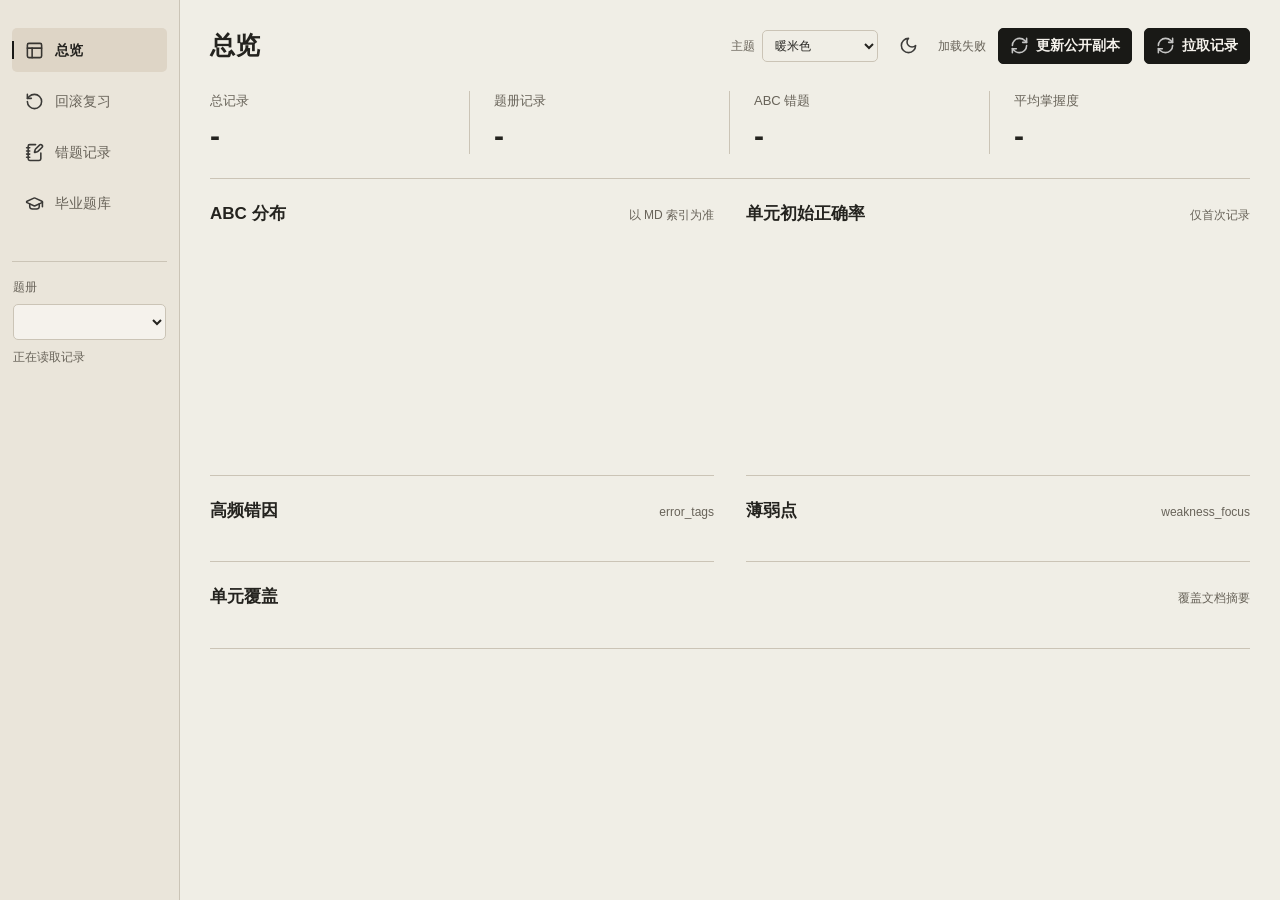
==== commit 266fff8f: "增加隔离的公开复盘副本及双端手动刷新" ====
--- a/templates/index.html
+++ b/templates/index.html
@@ -14,7 +14,7 @@
       document.documentElement.dataset.appearance = savedAppearance === "glass" ? "glass" : "matte";
     })();
   </script>
-  <link rel="stylesheet" href="/static/css/app.css?v=20261001-glass-reflections">
+  <link rel="stylesheet" href="/static/css/app.css?v=20261008-backlog-page-sort">
 </head>
 <body>
   <div class="shell">
@@ -50,6 +50,10 @@
           <button class="theme-toggle" id="themeToggle" type="button" aria-pressed="false" title="切换深色模式">
             <img class="icon" id="themeToggleIcon" src="/static/icons/moon.svg" alt="">
             <span class="sr-only" id="themeToggleLabel">深色</span>
+          </button>
+          <button class="git-commit-action" id="publicRefreshButton" type="button" title="更新公开副本">
+            <img class="icon" src="/static/icons/refresh-cw.svg" alt="">
+            <span>更新公开副本</span>
           </button>
           <button class="git-commit-action" id="gitPullButton" type="button">
             <img class="icon" src="/static/icons/refresh-cw.svg" alt="">
@@ -190,7 +194,10 @@
             <div class="queue-panel">
               <div class="queue-toolbar">
                 <span class="queue-meta" id="reviewBacklogMeta">暂存 0 题</span>
-                <button class="secondary-action" id="moveYesterdayToBacklog" type="button" title="检查昨日排期，将未完成题移入遗留队列"><img class="icon" src="/static/icons/arrow-right.svg" alt="">昨日剩余移入遗留</button>
+                <div class="queue-toolbar-actions">
+                  <button class="secondary-action sort-backlog-button" id="sortBacklogByPage" type="button" aria-pressed="false" title="按页码降序排列，再点一次恢复原顺序；880 在前，660 按题号降序"><img class="icon" src="/static/icons/arrow-down-wide-narrow.svg" alt="">页码降序</button>
+                  <button class="secondary-action" id="moveYesterdayToBacklog" type="button" title="检查昨日排期，将未完成题移入遗留队列"><img class="icon" src="/static/icons/arrow-right.svg" alt="">昨日剩余移入遗留</button>
+                </div>
               </div>
               <div id="reviewBacklog" class="review-list"></div>
             </div>
@@ -236,6 +243,6 @@
     </main>
   </div>
 
-  <script src="/static/js/app.js?v=20261001-theme-options"></script>
+  <script src="/static/js/app.js?v=20261010-public-refresh"></script>
 </body>
 </html>
--- a/static/css/app.css
+++ b/static/css/app.css
@@ -358,6 +358,10 @@
 .queue-heading h3 { margin: 0; font-size: 17px; font-weight: 650; }
 .queue-heading > span { color: var(--muted); font-size: 12px; font-variant-numeric: tabular-nums; }
 .queue-toolbar { display: flex; align-items: center; justify-content: space-between; flex-wrap: wrap; gap: 8px; min-height: 50px; padding: 8px 0; }
+.queue-toolbar-actions { display: flex; align-items: center; flex-wrap: wrap; gap: 8px; }
+.sort-backlog-button[aria-pressed="true"] { background-color: var(--primary-tint); color: var(--accent); border-color: var(--accent); }
+.sort-backlog-button[aria-pressed="true"] .icon { filter: none; }
+:root[data-theme="dark"] .sort-backlog-button[aria-pressed="true"] .icon { filter: invert(1); }
 .queue-toolbar .secondary-action { min-height: 30px; padding: 4px 8px; font-size: 11px; }
 .queue-toolbar .secondary-action .icon { width: 14px; height: 14px; flex-basis: 14px; }
 .queue-meta { color: var(--muted); font-size: 11px; }
